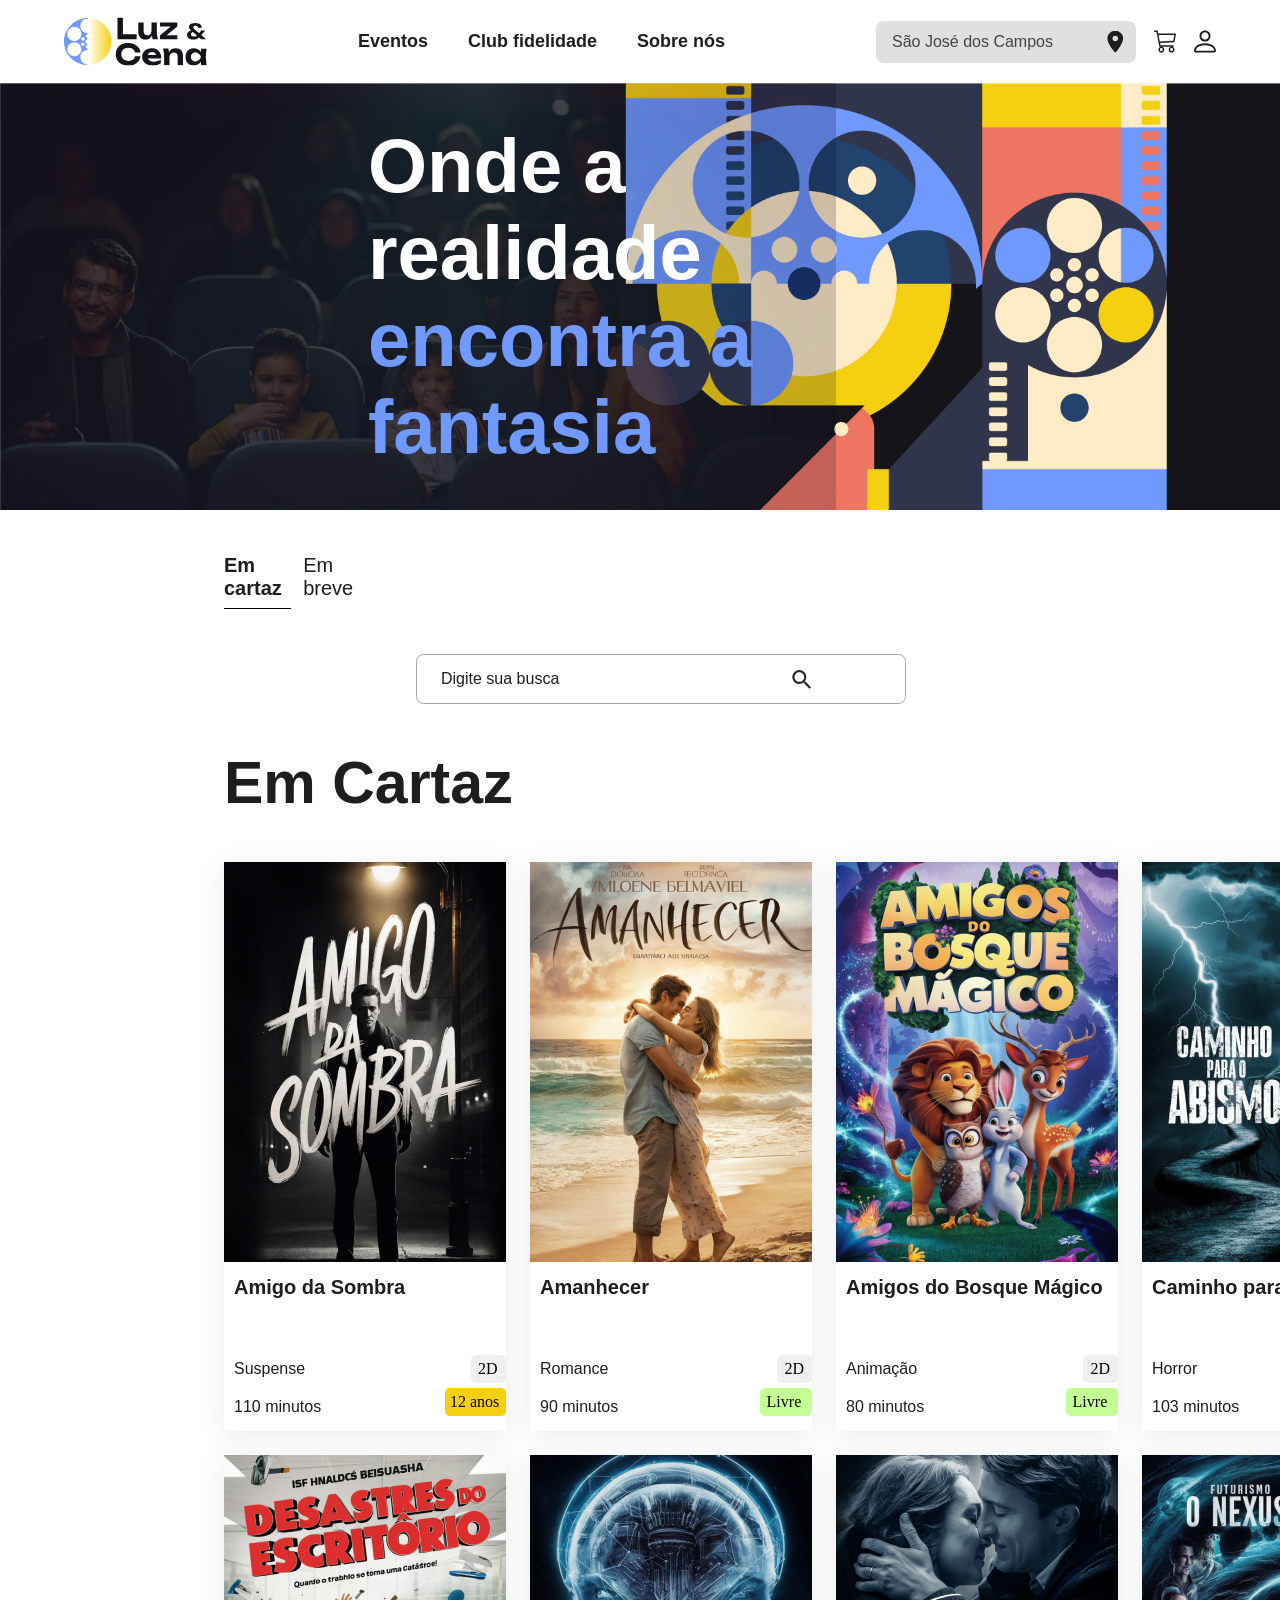
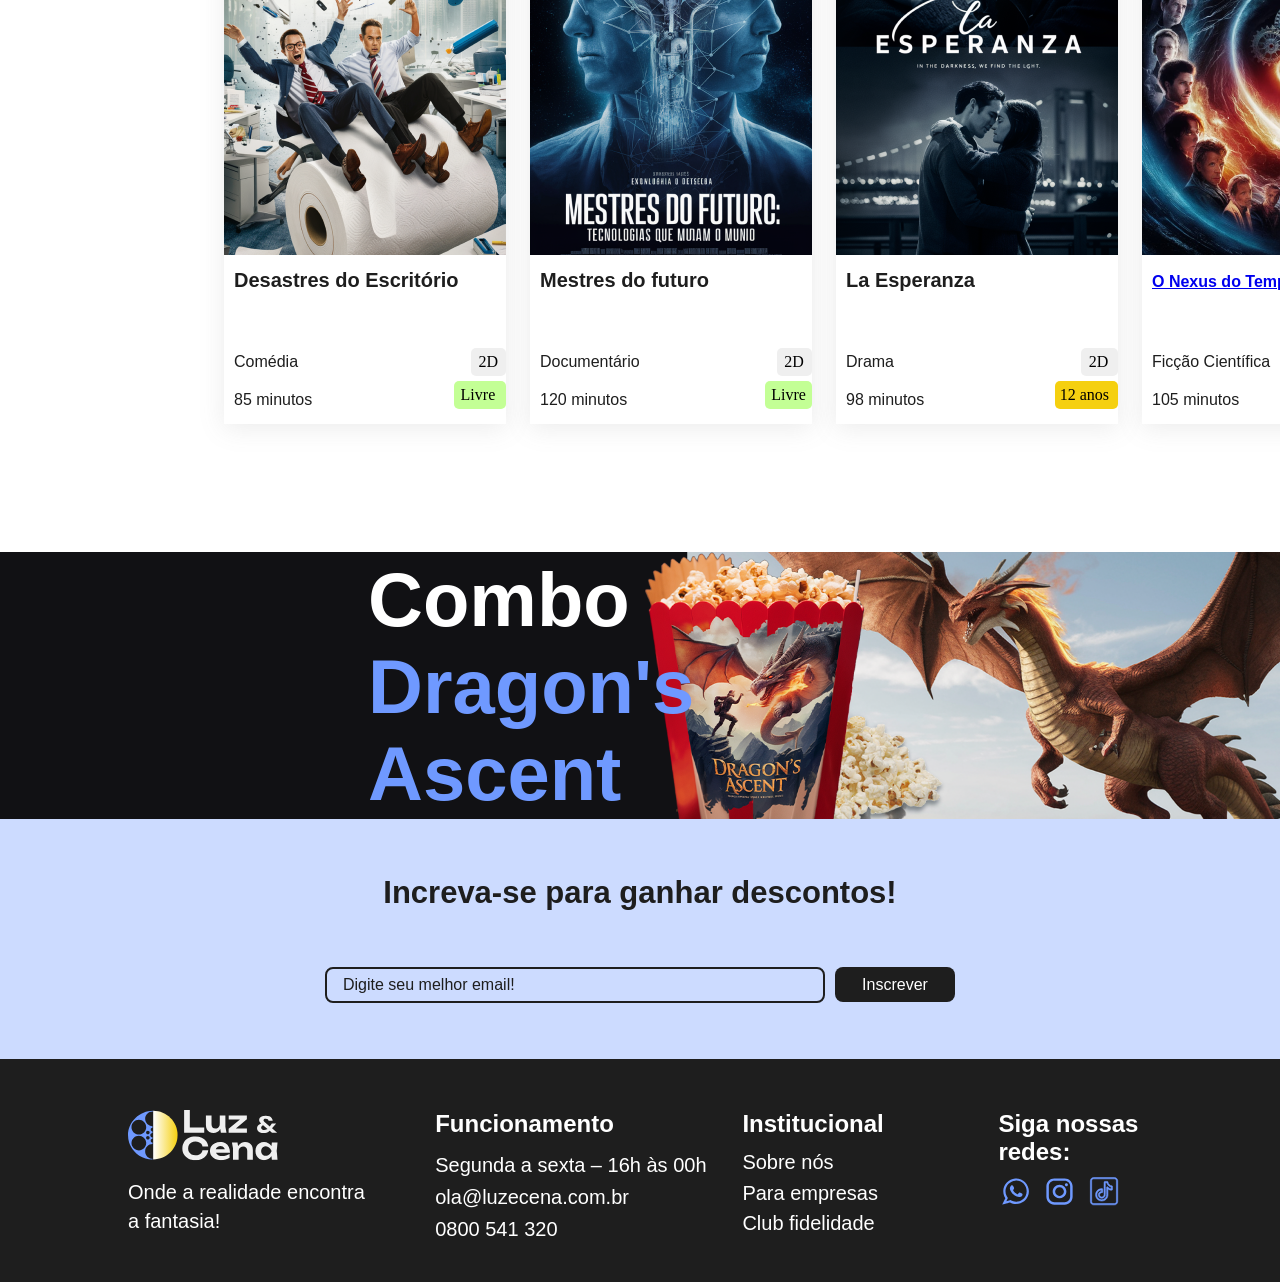
==== index.html @ 6c444b5b "crieio esqueleto de um filme e arrumei logo do instagram" ====
<!DOCTYPE html>
<html lang="pt-BR">
<head>
  <meta charset="UTF-8">
  <meta name="viewport" content="width=device-width, initial-scale=1.0">
  <title>Luz & Cena</title>
  <link rel="stylesheet" href="./css/styles.css">
</head>

  <header class="cabecalho">
    <div class="cabecalho_inner">
      <img src="./assets/Logo.svg" class="logo" alt="Logo Luz & Cena">

      <nav class="cabecalho_nav">
        <a href="#" class="links">Eventos</a>
        <a href="#" class="links">Club fidelidade</a>
        <a href="#" class="links">Sobre nós</a>
      </nav>

      <div class="cabecalho_actions">
        <form class="cabecalho_search">
          <input type="search" class="cabecalho_search-input" placeholder="São José dos Campos">
          <img src="./assets/location_on.svg" class="cabecalho_search-icon" alt="Localização">
        </form>
        <img src="./assets/Carrinho.svg" class="icon" alt="Carrinho">
        <img src="./assets/Perfil.svg" class="icon" alt="Perfil">
      </div>
    </div>
  </header>


    <section class="banner">
<img
        class="banner-imagem"
        src="./assets/Banner.png"
        alt="Banner"/>

      <div class="banner-container">
        <h2 class="banner-container-titulo">
          Onde a <br>realidade <span>encontra a<br> fantasia</span>
        </h2>
      </div>
    </section>

    <section class="categorias">
      <ul class="ul_local">
      <li>
      <a href="index.html" class="local">Em cartaz</a>
      <hr class="linha">
      </li>
      <li>
      <h4 class="local_breve">Em breve</h4>
      </li>
      </ul>


      <form class="form_cat">
        <input type="search" placeholder="Digite sua busca" class="input_cat">
        <img src="./assets/search.svg" class="cat_img">
      </form>



      <h2 class="titulo_cat">Em Cartaz</h2>



      <ul class="ul_filmes">

        <li class="li_filmes">
          <img src="./assets/poster/amigoDaSombra.png" class="img_filme" alt="Amigo da Sombra">
          <h3 class="titulo_filme">Amigo da Sombra</h3>
        <div class="container_cat">
          <h4 class="genero">Suspense</h4>
          <aside class="dimencao">2D</aside>
          <h4 class="duracao">110 minutos</h4>
          <aside class="classificacao_12">12 anos</aside>
        </div>

        </li>

        <li class="li_filmes">
          <img src="./assets/poster/amanhecer.png" class="img_filme" alt="Amanhecer">
          <h3 class="titulo_filme">Amanhecer</h3>
        <div class="container_cat">
          <h4 class="genero">Romance</h4>
          <aside class="dimencao">2D</aside>
          <h4 class="duracao">90 minutos</h4>
          <aside class="classificacao_livre">Livre</aside>
        </div>
        </li>

        <li class="li_filmes">
          <img src="./assets/poster/amigosDoBosque.png" class="img_filme" alt="Amigos do Bosque">
          <h3 class="titulo_filme">Amigos do Bosque Mágico</h3>
        <div class="container_cat">
          <h4 class="genero">Animação</h4>
          <aside class="dimencao">2D</aside>
          <h4 class="duracao">80 minutos</h4>
          <aside class="classificacao_livre">Livre</aside>
        </div>
        </li>

        <li class="li_filmes">
          <img src="./assets/poster/caminhoParaOAbismo.png" class="img_filme" alt="Caminho para o Abismo">
          <h3 class="titulo_filme">Caminho para o Abismo</h3>
        <div class="container_cat">
          <h4 class="genero">Horror</h4>
          <aside class="dimencao">2D</aside>
          <h4 class="duracao">103 minutos</h4>
          <aside class="classificacao_14">14 anos</aside>
        </div>
        </li>

        <li class="li_filmes">
          <img src="./assets/poster/desastresDoEscritorio.png" class="img_filme" alt="Desastres do Escritório">
          <h3 class="titulo_filme">Desastres do Escritório</h3>
        <div class="container_cat">
          <h4 class="genero">Comédia</h4>
          <aside class="dimencao">2D</aside>
          <h4 class="duracao">85 minutos</h4>
          <aside class="classificacao_livre">Livre</aside>
        </div>
        </li>

        <li class="li_filmes">
          <img src="./assets/poster/mestresDoFuturo.png" class="img_filme" alt="Mestres do Futuro">
          <h3 class="titulo_filme">Mestres do futuro</h3>
        <div class="container_cat">
          <h4 class="genero">Documentário</h4>
          <aside class="dimencao_gamb">2D</aside>
          <h4 class="duracao">120 minutos</h4>
          <aside class="classificacao_livre">Livre</aside>
        </div>
        </li>

        <li class="li_filmes">
          <img src="./assets/poster/laEsperanza.png" class="img_filme" alt="La Esperanza">
          <h3 class="titulo_filme">La Esperanza</h3>
        <div class="container_cat">
          <h4 class="genero">Drama</h4>
          <aside class="dimencao">2D</aside>
          <h4 class="duracao">98 minutos</h4>
          <aside class="classificacao_12">12 anos</aside>
        </div>
        </li>

         <li class="li_filmes">
          <img src="./assets/poster/oNexusDoTempo.png" class="img_filme" alt="O Nexus do Tempo">
          <h3 class="titulo_filme"><a href="onexus.html">O Nexus do Tempo</a></h3>
        <div class="container_cat">
          <h4 class="genero">Ficção Científica</h4>
          <aside class="dimencao_3d">3D</aside>
          <h4 class="duracao">105 minutos</h4>
          <aside class="classificacao_10">10 anos</aside>
        </div>
        </li>
      </ul>
    </section>

    <section class="combo">
      <img src ="assets/Banner-Pipoca.png" class="combo-img" alt="Combo">
      <div class="combo-container">
        <h2 class="combo-container-titulo">Combo <span>Dragon's <br>Ascent</span></h2>
      </div>
    </section>

<section class="newsletter">
  <h2 class="newsletter-titulo">Increva-se para ganhar descontos!</h2>
  <form class="newsletter-form">
    <input type="email" placeholder="Digite seu melhor email!" class="newsletter-input">
    <button type="submit" class="newsletter-button">Inscrever</button>
  </form>
</section>


  <footer class="footer">
    <ul class="ul_footer">
      <li class="footer__list">
                <img src="./assets/Logo-white.svg" alt="Logo" class="logo_footer">
                <p class="logo_texto">Onde a realidade encontra </p><p class="logo_texto">a fantasia!</p>
            </li>
      <li class="footer__list">
                <h3 class="footer__list-titulo">Funcionamento</h3>
                <p class="footer__list-texto">Segunda a sexta – 16h às 00h</p>
                <p class="footer__list-texto">ola@luzecena.com.br</p>
                <p class="footer__list-texto">0800 541 320</p>
            </li>
      <li class="footer__list">
                <h3 class="footer__list-titulo">Institucional</h3>
                <p class="footer__list-texto">Sobre nós</p>
                <p class="footer__list-texto">Para empresas</p>
                <p class="footer__list-texto">Club fidelidade</p>
            </li>
      <li class="footer__list">
                <h3 class="footer__list-titulo">Siga nossas redes:</h3>
                <img src="./assets/Whatsapp.svg" alt="WhatsApp" class="footer__list-icone">
                <img src="./assets/Instagram.svg" alt="Instagram" class="footer__list-icone">
                <img src="./assets/Tiktok.svg" alt="TikTok" class="footer__list-icone">
            </li>
          </ul>

  </footer>

</body>
</html>
---- css/styles.css ----
/**
 *
 * Precisamos padronizar os espaçamentos: https://nordhealth.design/tokens/#space
 * a ideia é padronizar espaçamentos, tamannhos de fonte, line height, tudo em variáveis - controlando as quantidade de variantes como se fosse a propria TVA e evitar tamanhos de fontes expalhados e desproporcionais 
 *
 * Sobre o flex-direction, será que poderiamos usar um row-reverse ou column-reverse (de repente no mobile)?
 *
 * Esse artigo poderia entrar num PS+ ou algo assim: https://www.alura.com.br/artigos/css-guia-do-flexbox
 * 
 * Lembrar de: explicar o baseline e o strech do align-items
 *
 * Faltou falar sobre flex flow: https://developer.mozilla.org/pt-BR/docs/Web/CSS/flex-flow
 * Faltou o align-content (para multiplas rows ou columns, dependendo do flex-direction) https://developer.mozilla.org/en-US/docs/Web/CSS/align-content
 * Faltou o flex-shrink https://developer.mozilla.org/en-US/docs/Web/CSS/flex-shrink
 * Faltou o flex-basis https://developer.mozilla.org/en-US/docs/Web/CSS/flex-basis
 *
 */
 
@import url(cabecalho.css);
@import url(banner.css);
@import url(categorias.css);
@import url(sobre.css);
@import url(combo.css);
@import url(newsletter.css);
@import url(footer.css);
:root {
    --cor-texto: #1e1e1e;
    --cor-texto-hover: #252530;
    --cor-texto-claro: #ffffff;
    --cor-texto-destaque: #6F99FF;
    --cor-faixa-etaria: #F5D010;
    --cor-faixa-etaria-livre: #C3FF95;

    --cor-de-fundo-faixa-etaria: #EFEFEF;
    --cor-de-fundo-input: #EFEFEF;
    --cor-de-fundo: #ffffff;
    --cor-de-fundo-newsletter: #CCDBFF;
    --cor-de-fundo-footer: #1E1E1E;
    --cor-de-fundo-combo: #111114;

    --border-color: #A6A6A6;
    --box-shadow-card: 0px 4px 24px 0px #7B7B7B26;

    --fonte-texto: 'Poppins', sans-serif;
    --fonte-titulo: 'Dela Gothic One', sans-serif;

    --gap-xs: 0.5rem;
    --gap-s: 1rem;
    --gap-m: 1.5rem;
    --gap-l: 2rem;
    --gap-xl: 3.5rem;

    --padding-xs: 0.5rem;
    --padding-s: 1rem;
    --padding-m: 1.5rem;
    --padding-l: 2rem;
    --padding-xl: 3.5rem;
    --padding-xxl: 5rem;

    --font-size-xs: 0.75rem;
    --font-size-s: 1rem;
    --font-size-m: 1.25rem;
    --font-size-l: 1.5rem;
    --font-size-xl: 3rem;
    --font-size-xxl: 4.75rem;

    --max-width-block: 75rem;

    
        --margin-xs: 0.5rem;
        --margin-s: 1rem;
        --margin-m: 1.5rem;
        --margin-l: 2rem;

        --line-height-xs: 1.2rem;
        --line-height-s: 1.5rem;
        --line-height-m: 1.75rem;
        --line-height-l: 2rem;
        --line-height-xl: 2.5rem;
        --line-height-xxl: 5.7rem;
    

}

* {
    margin: 0;
    padding: 0;
    box-sizing: border-box;
    font-size: 16px;
}
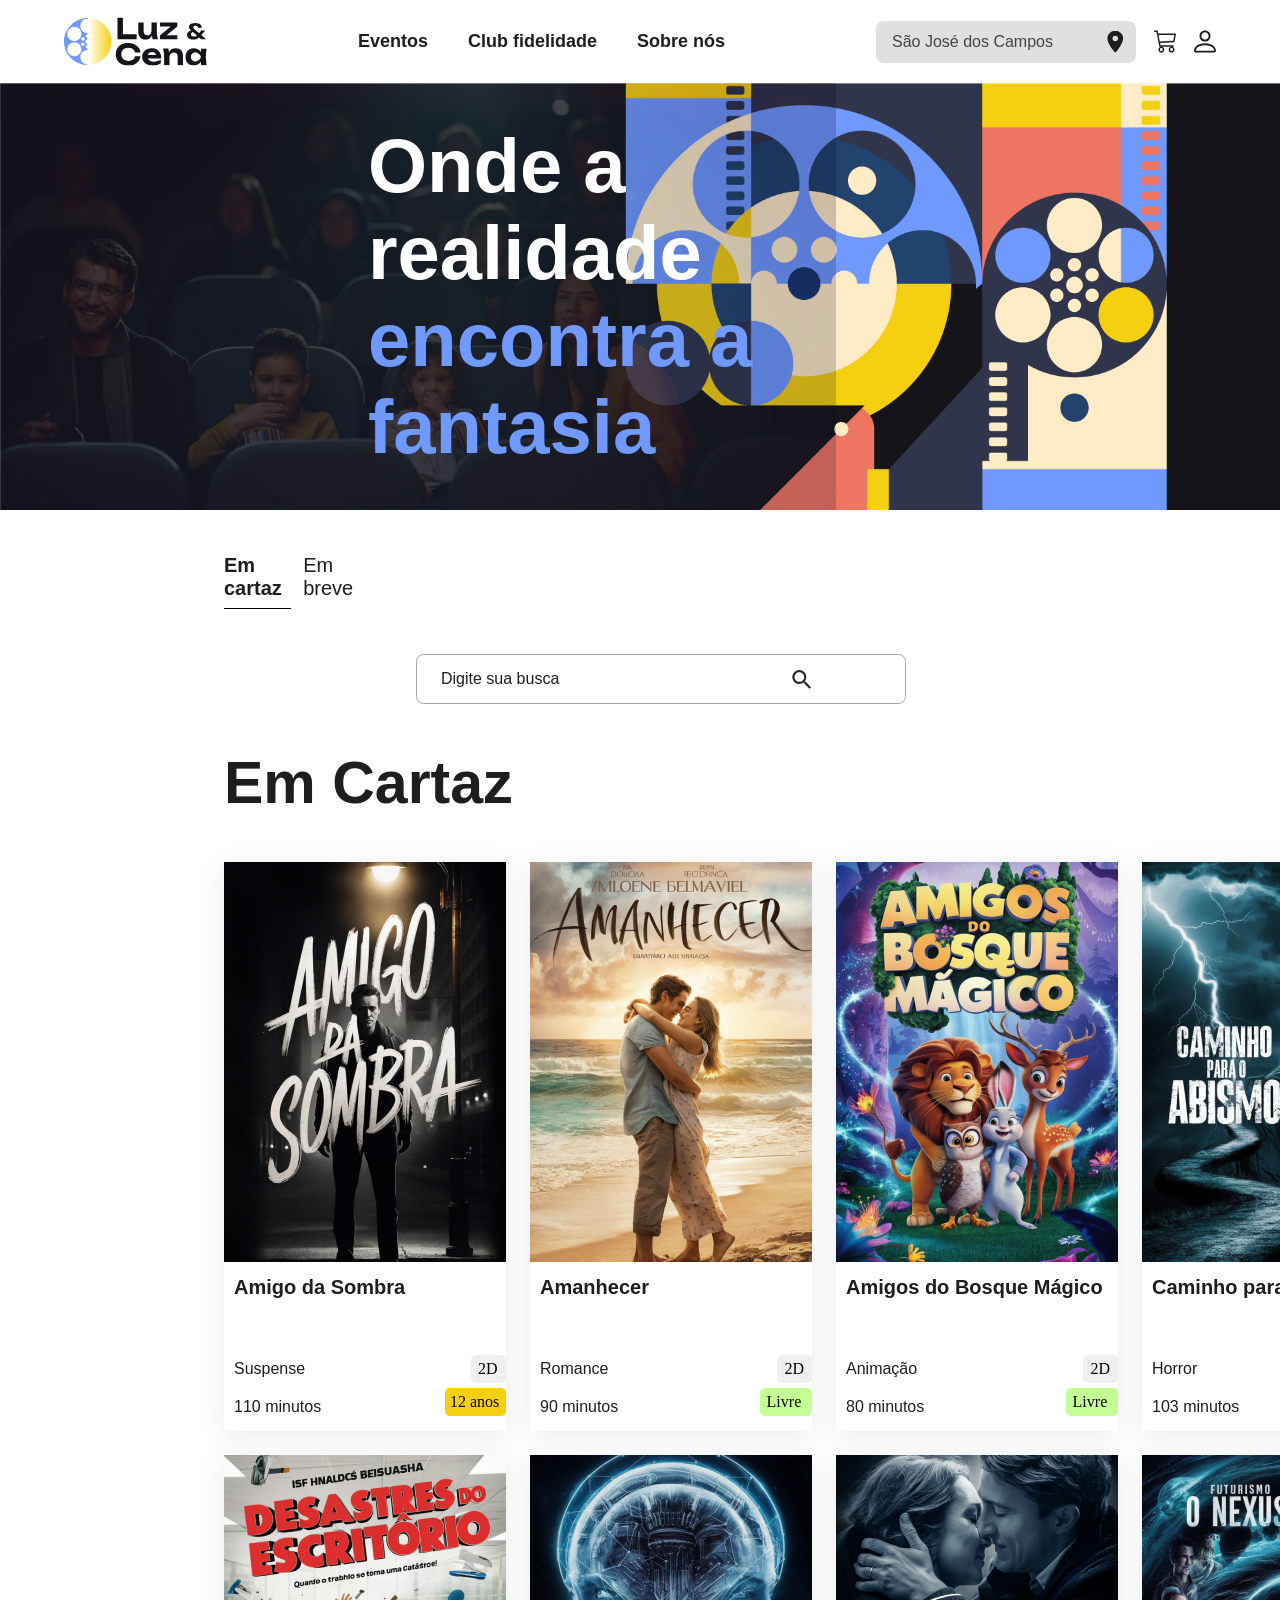
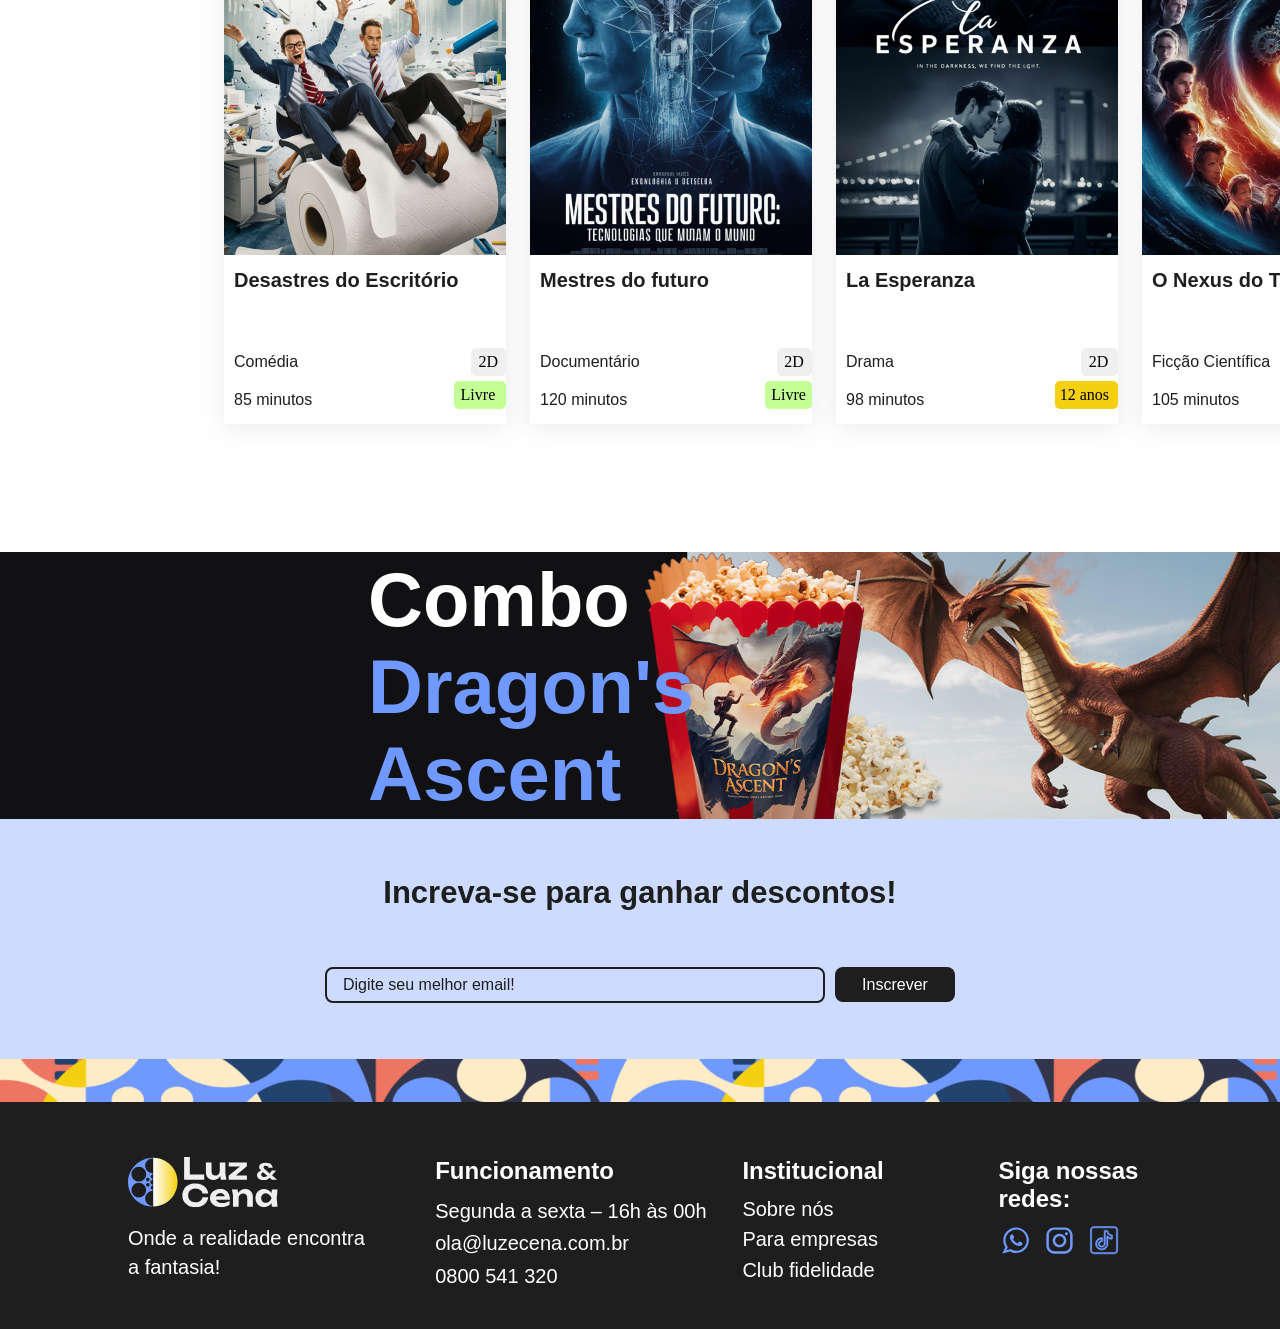
==== commit 5c48423c: "Refactor footer layout and add new styling for footer elements; update movie links to be wrapped in " ====
--- a/index.html
+++ b/index.html
@@ -146,8 +146,10 @@
         </li>
 
          <li class="li_filmes">
-          <img src="./assets/poster/oNexusDoTempo.png" class="img_filme" alt="O Nexus do Tempo">
-          <h3 class="titulo_filme"><a href="onexus.html">O Nexus do Tempo</a></h3>
+          <a href="onexus.html">
+            <img src="./assets/poster/oNexusDoTempo.png" class="img_filme" alt="O Nexus do Tempo">
+            <h3 class="titulo_filme">O Nexus do Tempo</h3>
+          </a>
         <div class="container_cat">
           <h4 class="genero">Ficção Científica</h4>
           <aside class="dimencao_3d">3D</aside>
@@ -172,9 +174,11 @@
     <button type="submit" class="newsletter-button">Inscrever</button>
   </form>
 </section>
-
-
+<div class="trequinho">
+<img src="./assets/tarjeta.png" alt="Tarjeta">
+</div>
   <footer class="footer">
+
     <ul class="ul_footer">
       <li class="footer__list">
                 <img src="./assets/Logo-white.svg" alt="Logo" class="logo_footer">
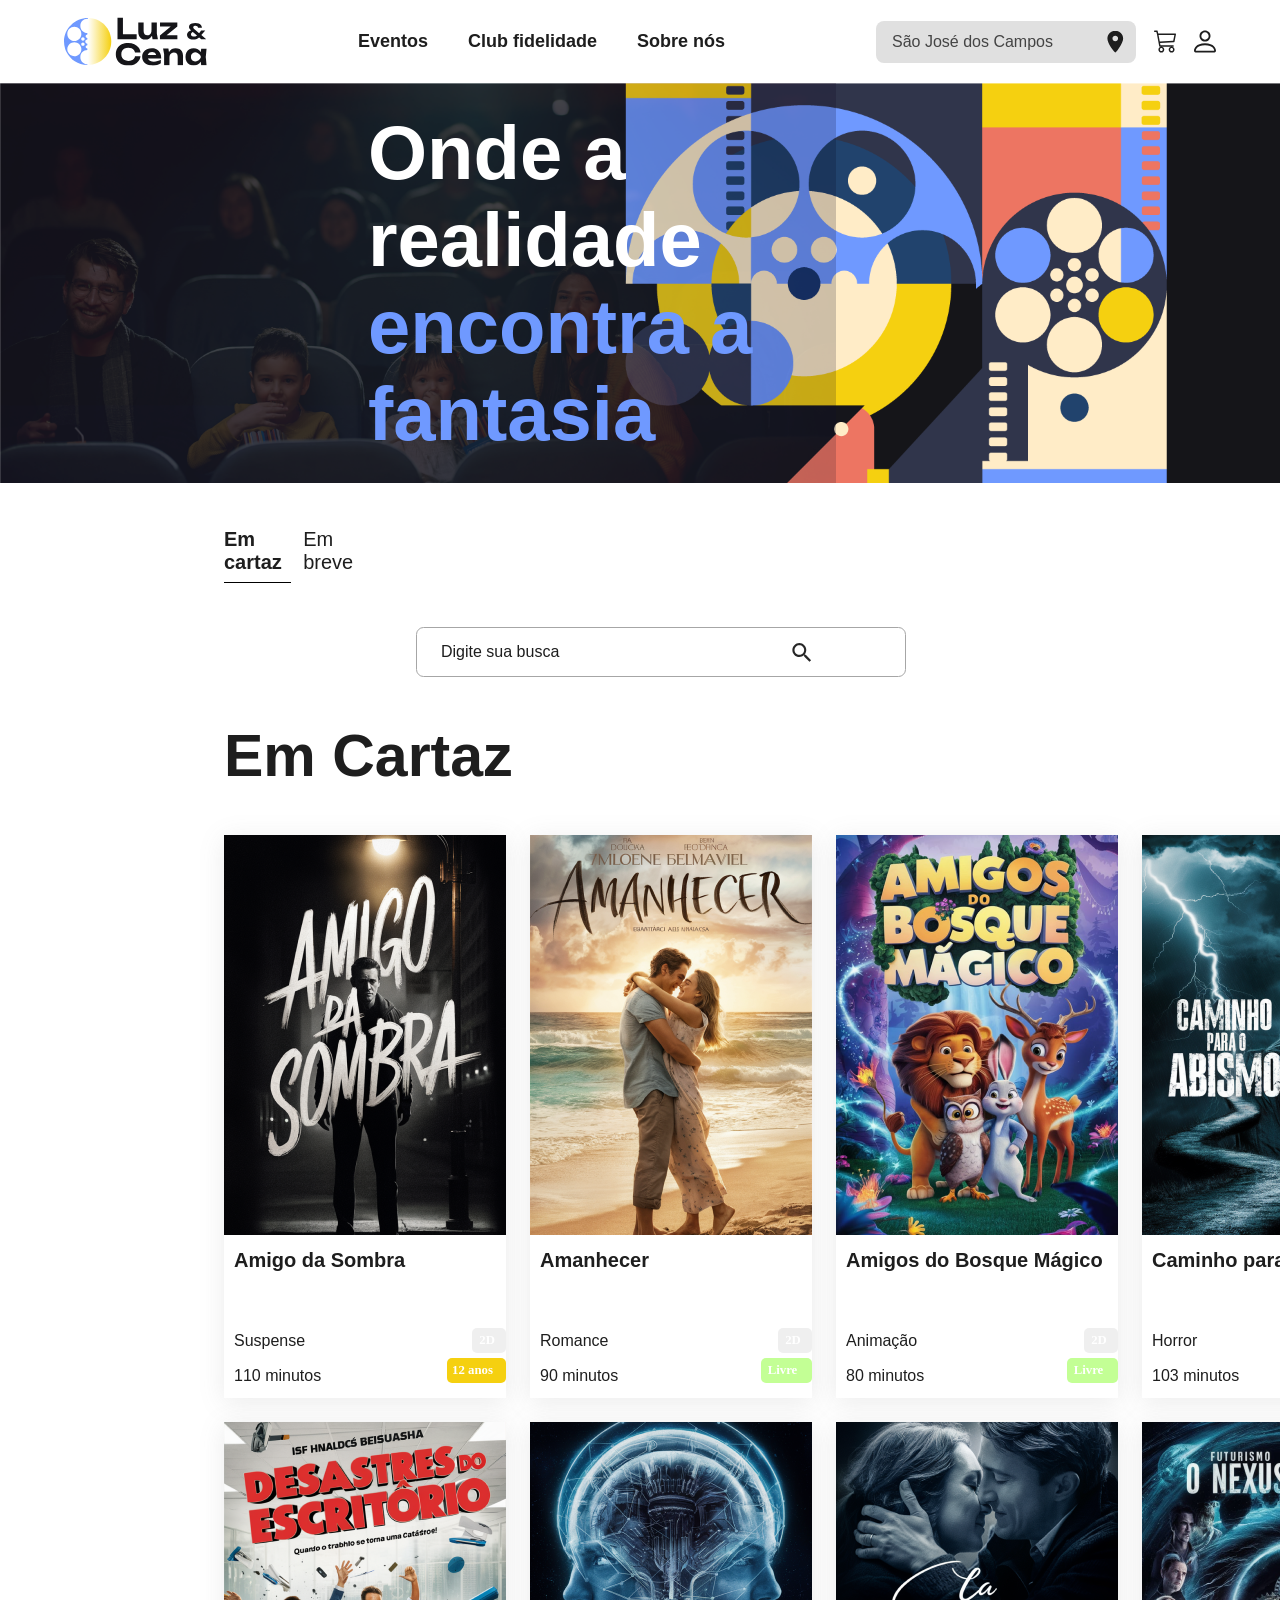
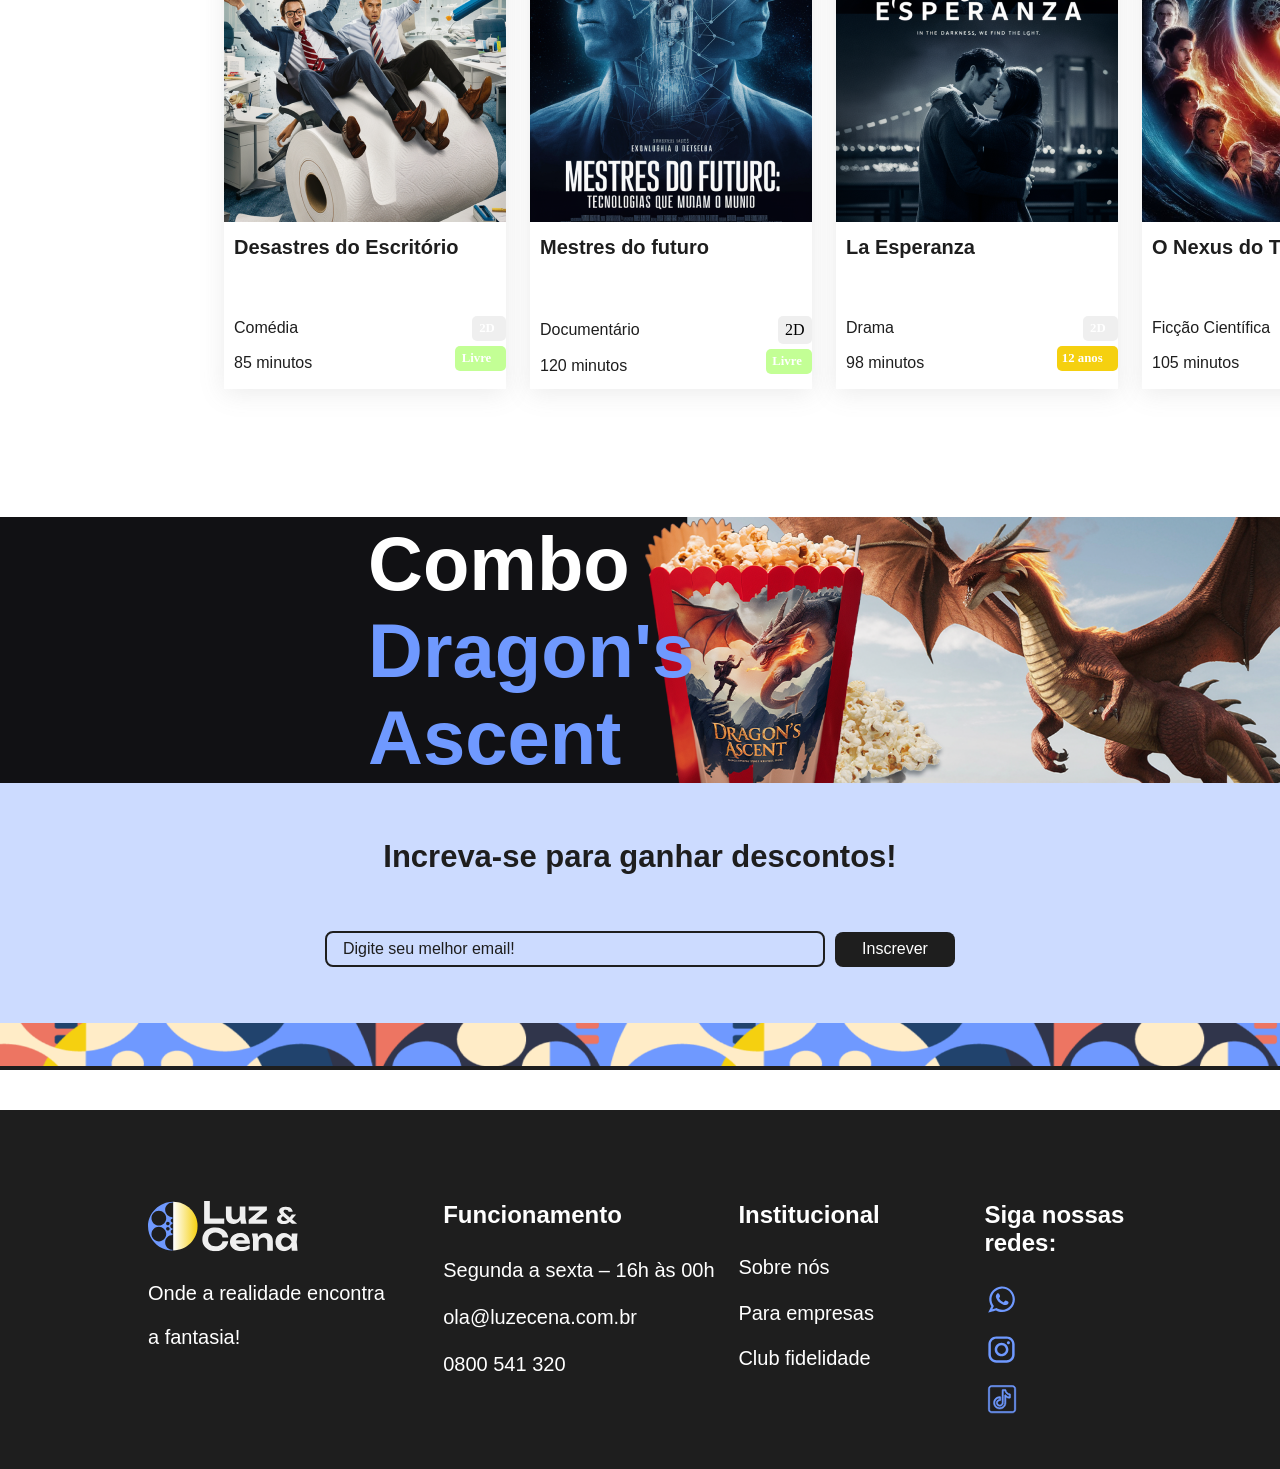
==== commit 433c2f08: "Add new movie pages and styles for "Amigos do Bosque", "Caminho para o Abismo", "Desastres do Escrit" ====
--- a/index.html
+++ b/index.html
@@ -68,8 +68,10 @@
       <ul class="ul_filmes">
 
         <li class="li_filmes">
+        <a href="amigodasombra.html">
           <img src="./assets/poster/amigoDaSombra.png" class="img_filme" alt="Amigo da Sombra">
           <h3 class="titulo_filme">Amigo da Sombra</h3>
+        </a>
         <div class="container_cat">
           <h4 class="genero">Suspense</h4>
           <aside class="dimencao">2D</aside>
@@ -80,8 +82,10 @@
         </li>
 
         <li class="li_filmes">
+          <a href="amanhecer.html">
           <img src="./assets/poster/amanhecer.png" class="img_filme" alt="Amanhecer">
           <h3 class="titulo_filme">Amanhecer</h3>
+          </a>
         <div class="container_cat">
           <h4 class="genero">Romance</h4>
           <aside class="dimencao">2D</aside>
@@ -91,8 +95,10 @@
         </li>
 
         <li class="li_filmes">
+          <a href="amigosdobosque.html">
           <img src="./assets/poster/amigosDoBosque.png" class="img_filme" alt="Amigos do Bosque">
           <h3 class="titulo_filme">Amigos do Bosque Mágico</h3>
+          </a>
         <div class="container_cat">
           <h4 class="genero">Animação</h4>
           <aside class="dimencao">2D</aside>
@@ -102,8 +108,10 @@
         </li>
 
         <li class="li_filmes">
+          <a href="caminhoparaoabismo.html">
           <img src="./assets/poster/caminhoParaOAbismo.png" class="img_filme" alt="Caminho para o Abismo">
           <h3 class="titulo_filme">Caminho para o Abismo</h3>
+          </a>
         <div class="container_cat">
           <h4 class="genero">Horror</h4>
           <aside class="dimencao">2D</aside>
@@ -113,8 +121,10 @@
         </li>
 
         <li class="li_filmes">
+          <a href="desastresdoescritorio.html">
           <img src="./assets/poster/desastresDoEscritorio.png" class="img_filme" alt="Desastres do Escritório">
           <h3 class="titulo_filme">Desastres do Escritório</h3>
+          </a>
         <div class="container_cat">
           <h4 class="genero">Comédia</h4>
           <aside class="dimencao">2D</aside>
@@ -124,8 +134,10 @@
         </li>
 
         <li class="li_filmes">
+          <a href="mestresdofuturo.html">
           <img src="./assets/poster/mestresDoFuturo.png" class="img_filme" alt="Mestres do Futuro">
           <h3 class="titulo_filme">Mestres do futuro</h3>
+          </a>
         <div class="container_cat">
           <h4 class="genero">Documentário</h4>
           <aside class="dimencao_gamb">2D</aside>
@@ -135,8 +147,10 @@
         </li>
 
         <li class="li_filmes">
+          <a href="laesperanza.html">
           <img src="./assets/poster/laEsperanza.png" class="img_filme" alt="La Esperanza">
           <h3 class="titulo_filme">La Esperanza</h3>
+          </a>
         <div class="container_cat">
           <h4 class="genero">Drama</h4>
           <aside class="dimencao">2D</aside>
--- a/css/styles.css
+++ b/css/styles.css
@@ -1,7 +1,8 @@
+
 
 
 /**
- *
+ * 
  * Precisamos padronizar os espaçamentos: https://nordhealth.design/tokens/#space
  * a ideia é padronizar espaçamentos, tamannhos de fonte, line height, tudo em variáveis - controlando as quantidade de variantes como se fosse a propria TVA e evitar tamanhos de fontes expalhados e desproporcionais 
  *
@@ -17,7 +18,7 @@
  * Faltou o flex-basis https://developer.mozilla.org/en-US/docs/Web/CSS/flex-basis
  *
  */
- 
+@import url(filmes.css);
 @import url(cabecalho.css);
 @import url(banner.css);
 @import url(categorias.css);
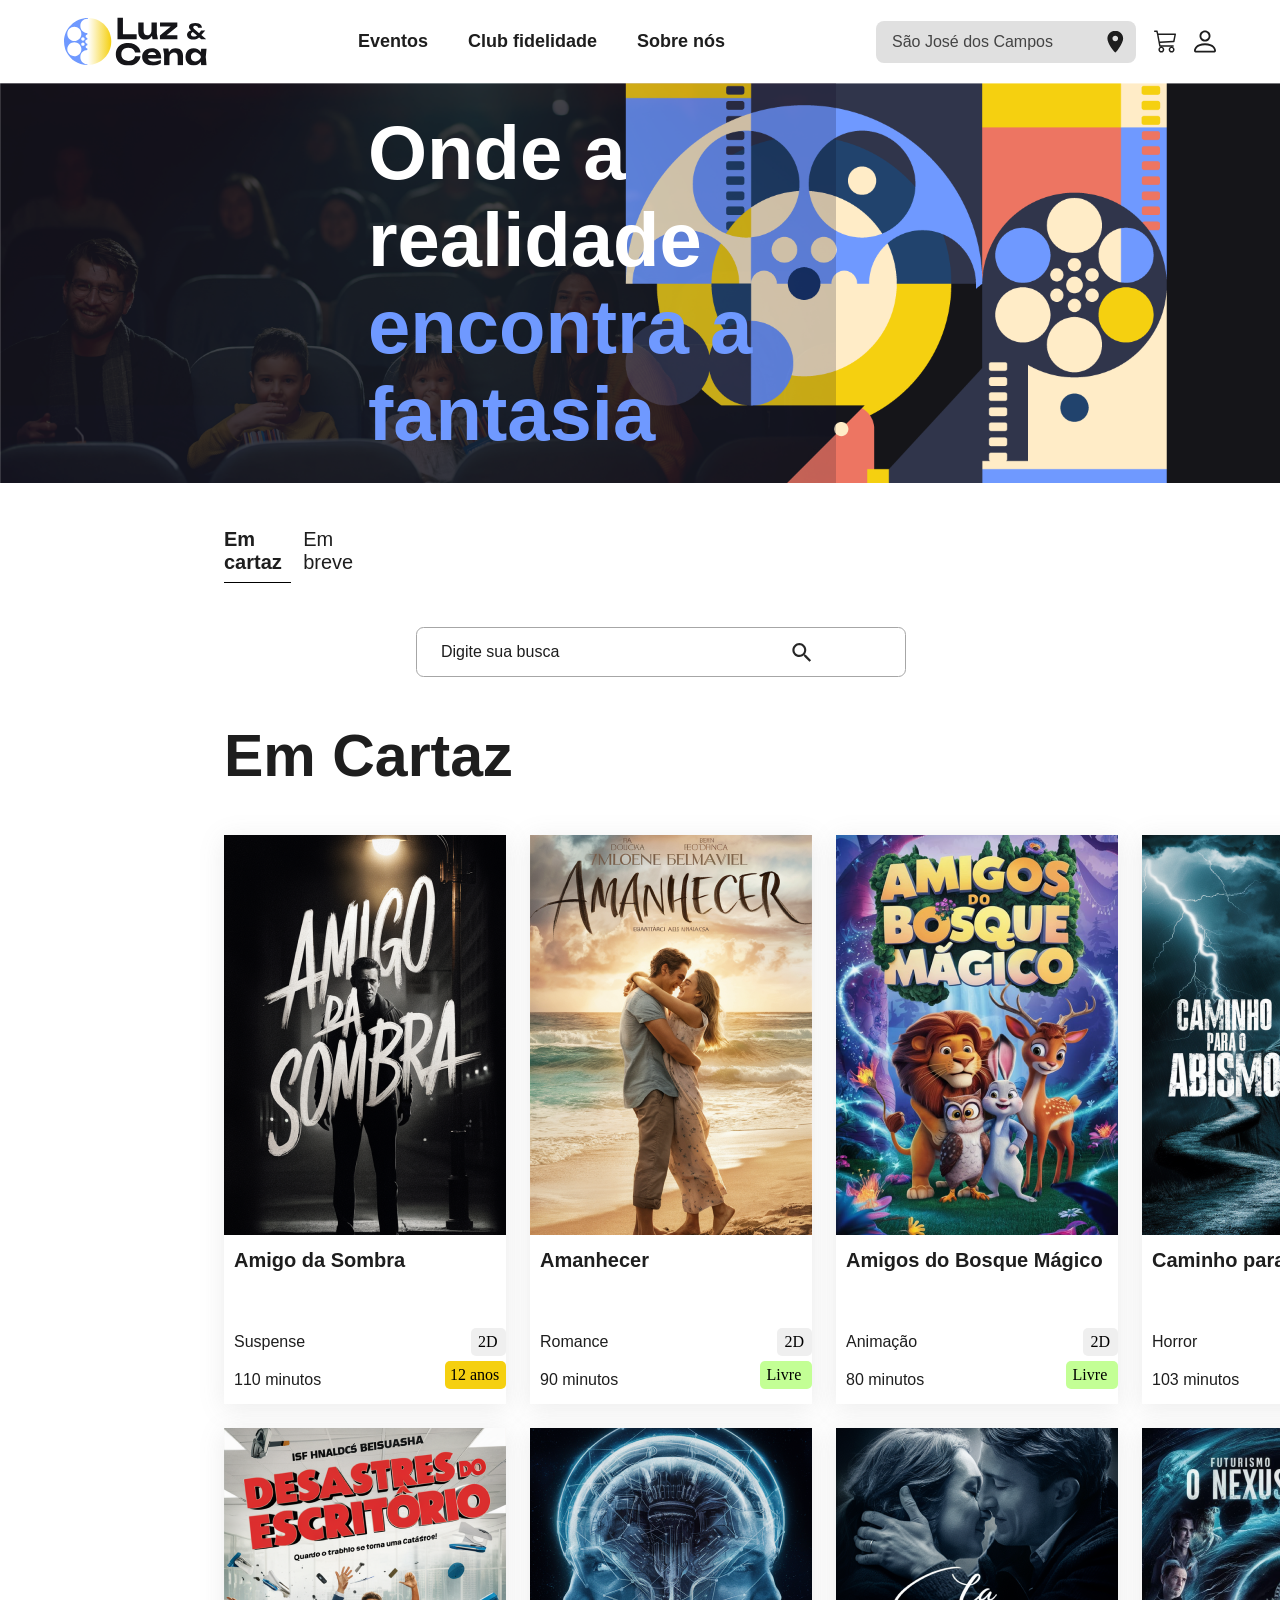
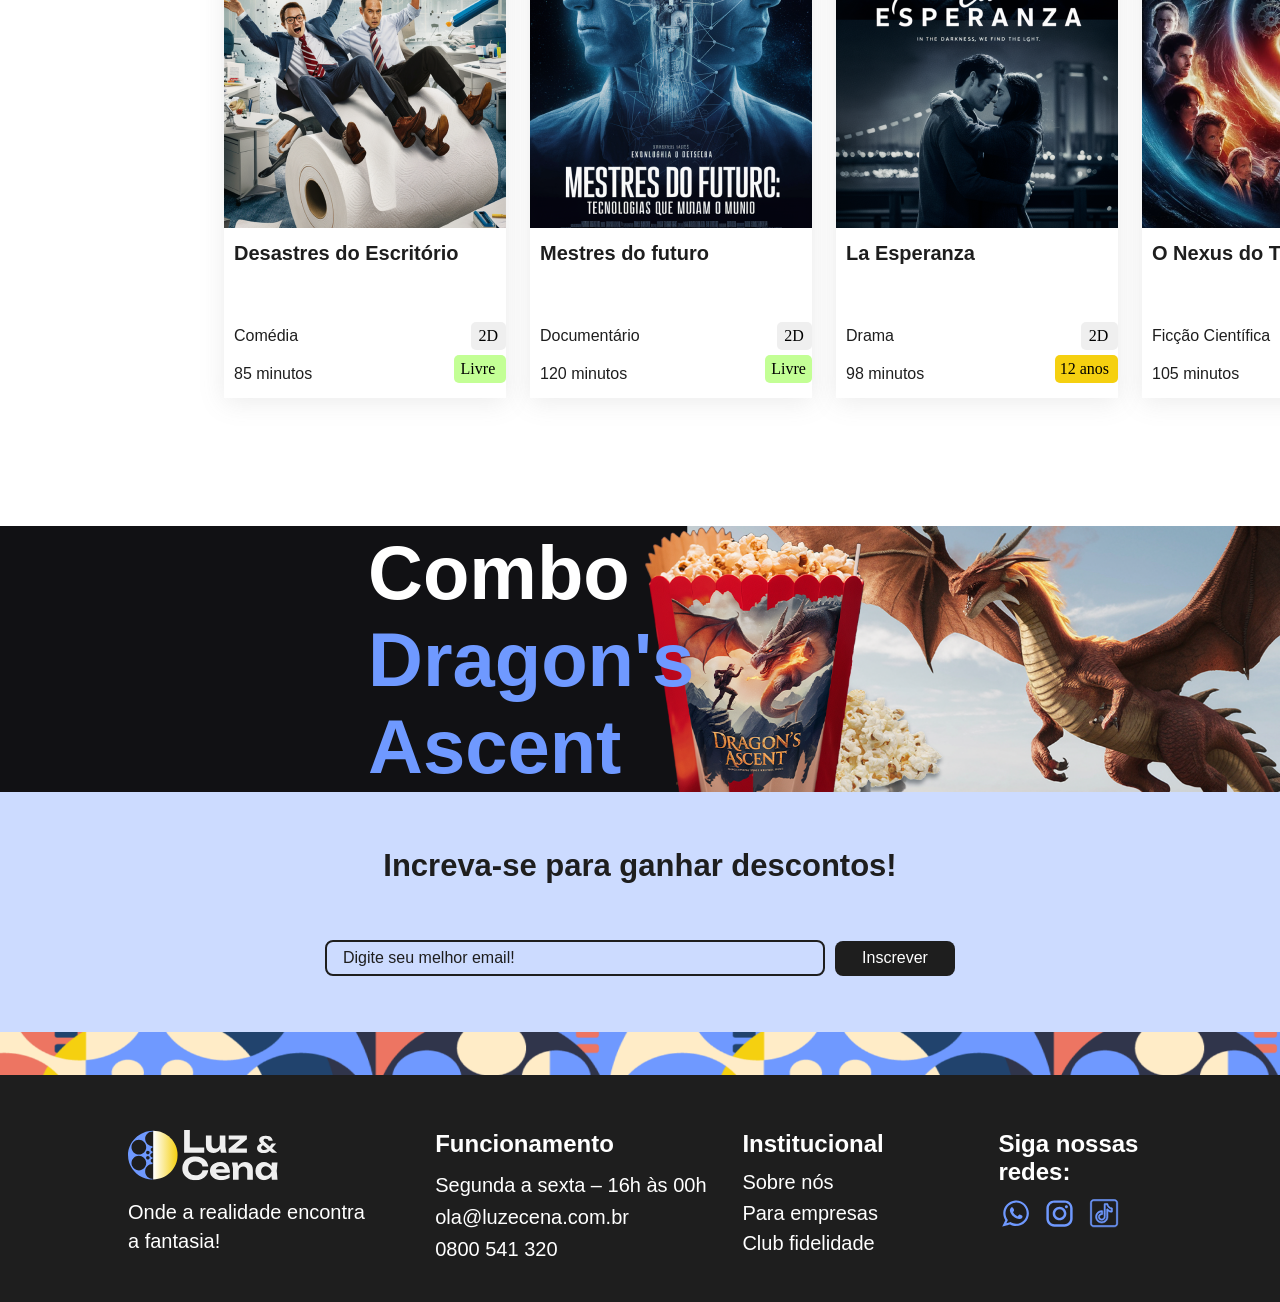
==== commit 2a6bf805: "Add social media icons to footer" ====
--- a/index.html
+++ b/index.html
@@ -212,9 +212,11 @@
             </li>
       <li class="footer__list">
                 <h3 class="footer__list-titulo">Siga nossas redes:</h3>
+                <div class="footer__list-redes">
                 <img src="./assets/Whatsapp.svg" alt="WhatsApp" class="footer__list-icone">
                 <img src="./assets/Instagram.svg" alt="Instagram" class="footer__list-icone">
                 <img src="./assets/Tiktok.svg" alt="TikTok" class="footer__list-icone">
+                </div>
             </li>
           </ul>
 
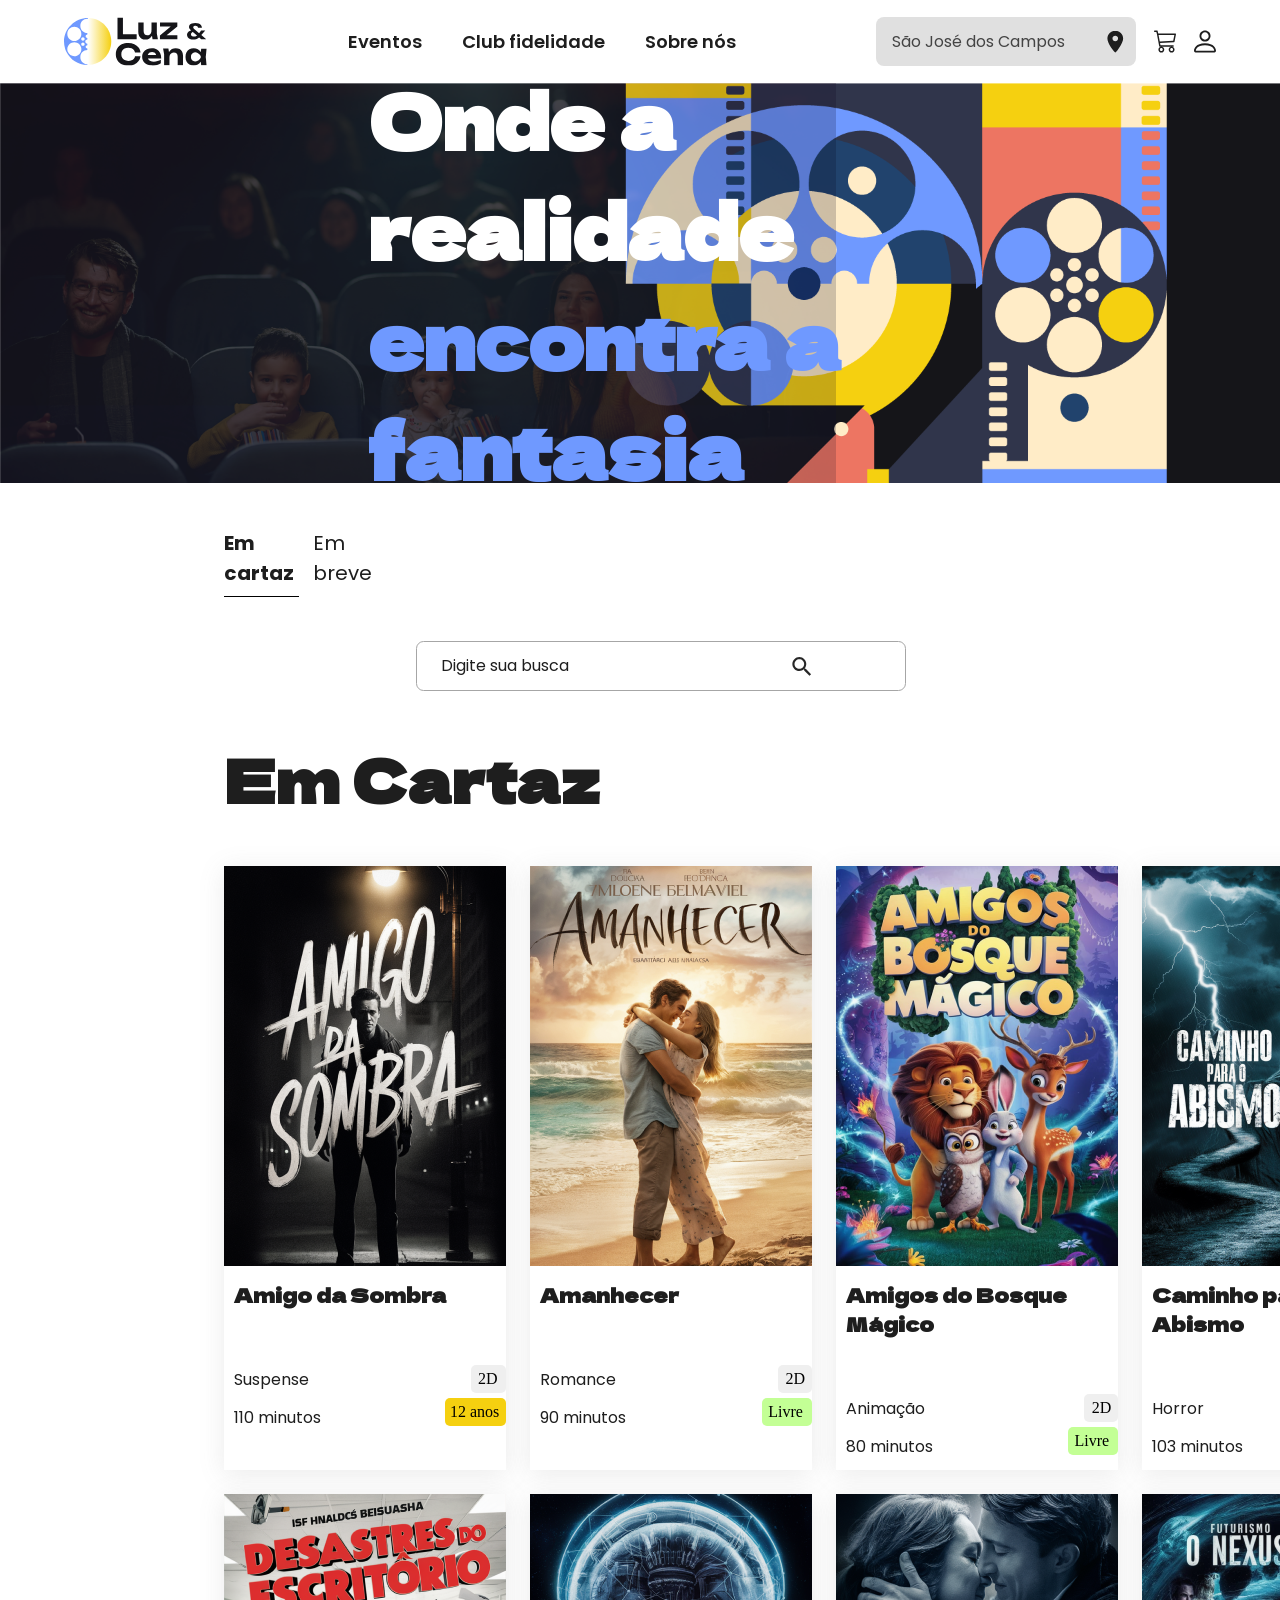
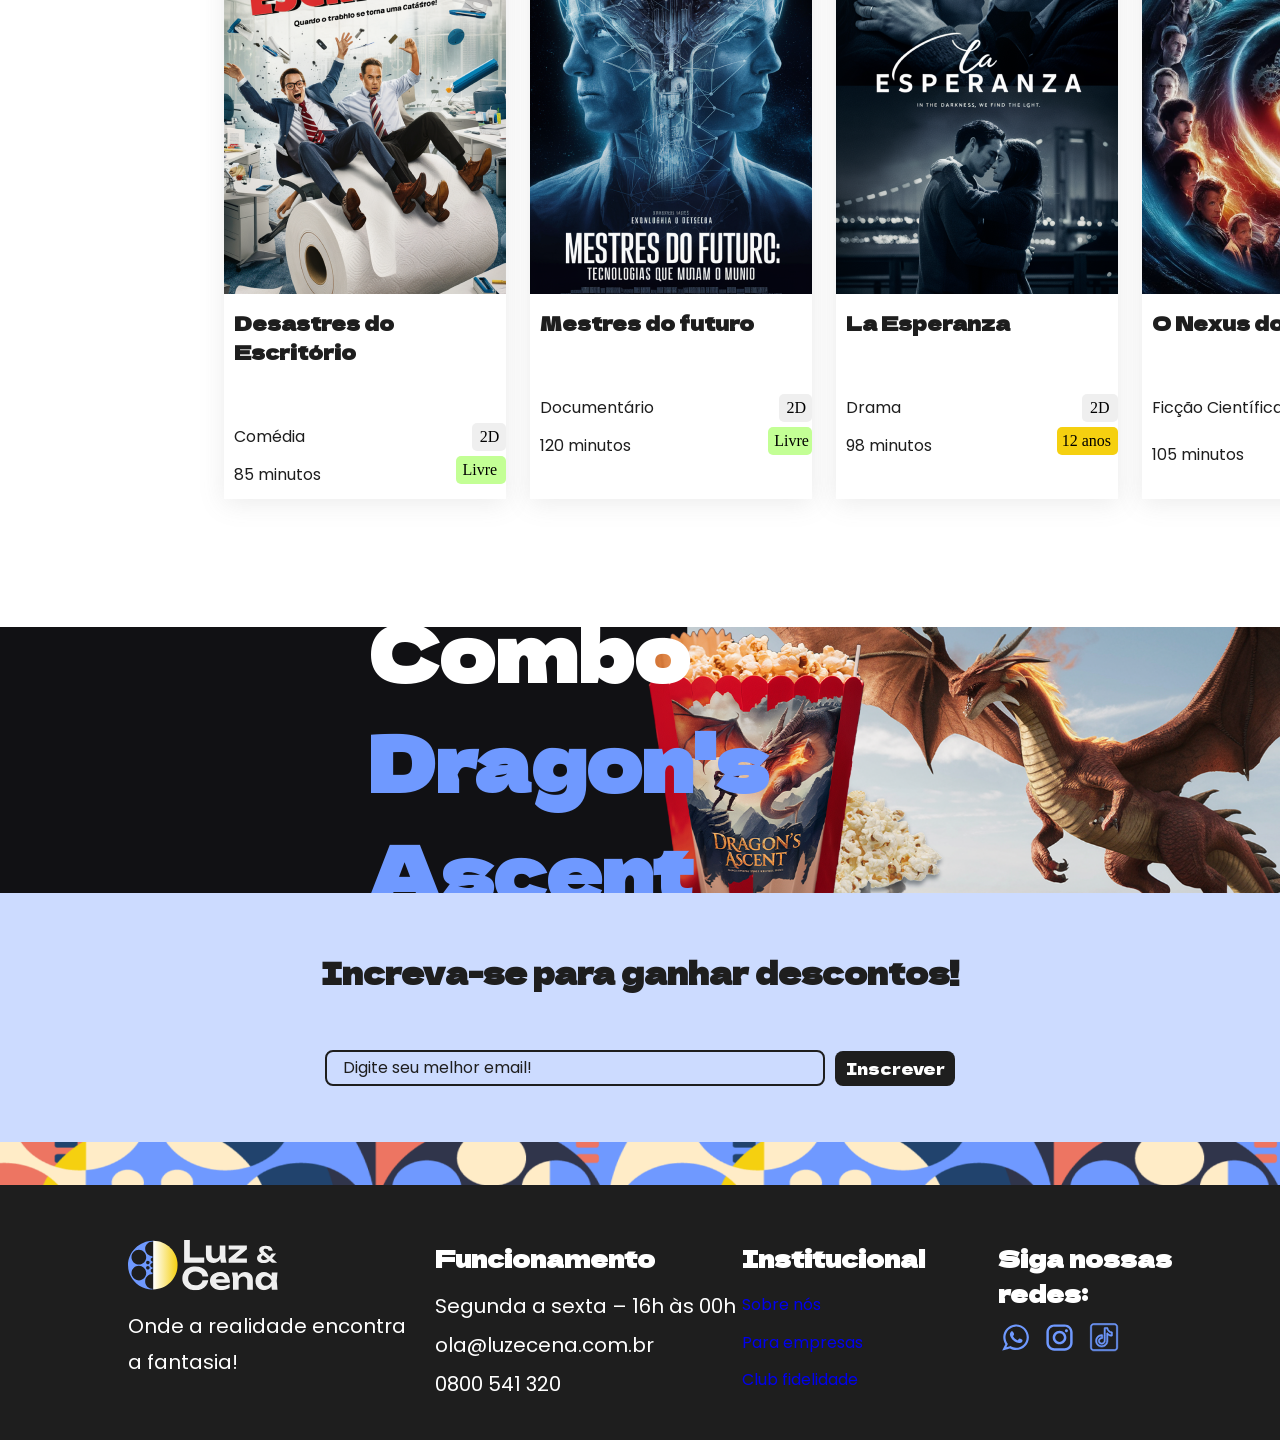
==== commit 17df5606: "t" ====
--- a/index.html
+++ b/index.html
@@ -206,17 +206,15 @@
             </li>
       <li class="footer__list">
                 <h3 class="footer__list-titulo">Institucional</h3>
-                <p class="footer__list-texto">Sobre nós</p>
-                <p class="footer__list-texto">Para empresas</p>
-                <p class="footer__list-texto">Club fidelidade</p>
+                <p class="footer__list-texto"><a href="#">Sobre nós</a></p>
+                <p class="footer__list-texto"><a href="#">Para empresas</a></p>
+                <p class="footer__list-texto"><a href="#">Club fidelidade</a></p>
             </li>
       <li class="footer__list">
                 <h3 class="footer__list-titulo">Siga nossas redes:</h3>
-                <div class="footer__list-redes">
-                <img src="./assets/Whatsapp.svg" alt="WhatsApp" class="footer__list-icone">
-                <img src="./assets/Instagram.svg" alt="Instagram" class="footer__list-icone">
-                <img src="./assets/Tiktok.svg" alt="TikTok" class="footer__list-icone">
-                </div>
+                <a href="#"><img src="./assets/Whatsapp.svg" alt="WhatsApp" class="footer__list-icone"></a>
+                <a href="#"><img src="./assets/Instagram.svg" alt="Instagram" class="footer__list-icone"></a>
+                <a href="#"><img src="./assets/Tiktok.svg" alt="TikTok" class="footer__list-icone"></a>
             </li>
           </ul>
 
--- a/css/styles.css
+++ b/css/styles.css
@@ -18,6 +18,10 @@
  * Faltou o flex-basis https://developer.mozilla.org/en-US/docs/Web/CSS/flex-basis
  *
  */
+
+@import url('https://fonts.googleapis.com/css2?family=Dela+Gothic+One&display=swap');
+@import url('https://fonts.googleapis.com/css2?family=Dela+Gothic+One&family=Poppins:ital,wght@0,100;0,200;0,300;0,400;0,500;0,600;0,700;0,800;0,900;1,100;1,200;1,300;1,400;1,500;1,600;1,700;1,800;1,900&display=swap');
+
 @import url(filmes.css);
 @import url(cabecalho.css);
 @import url(banner.css);
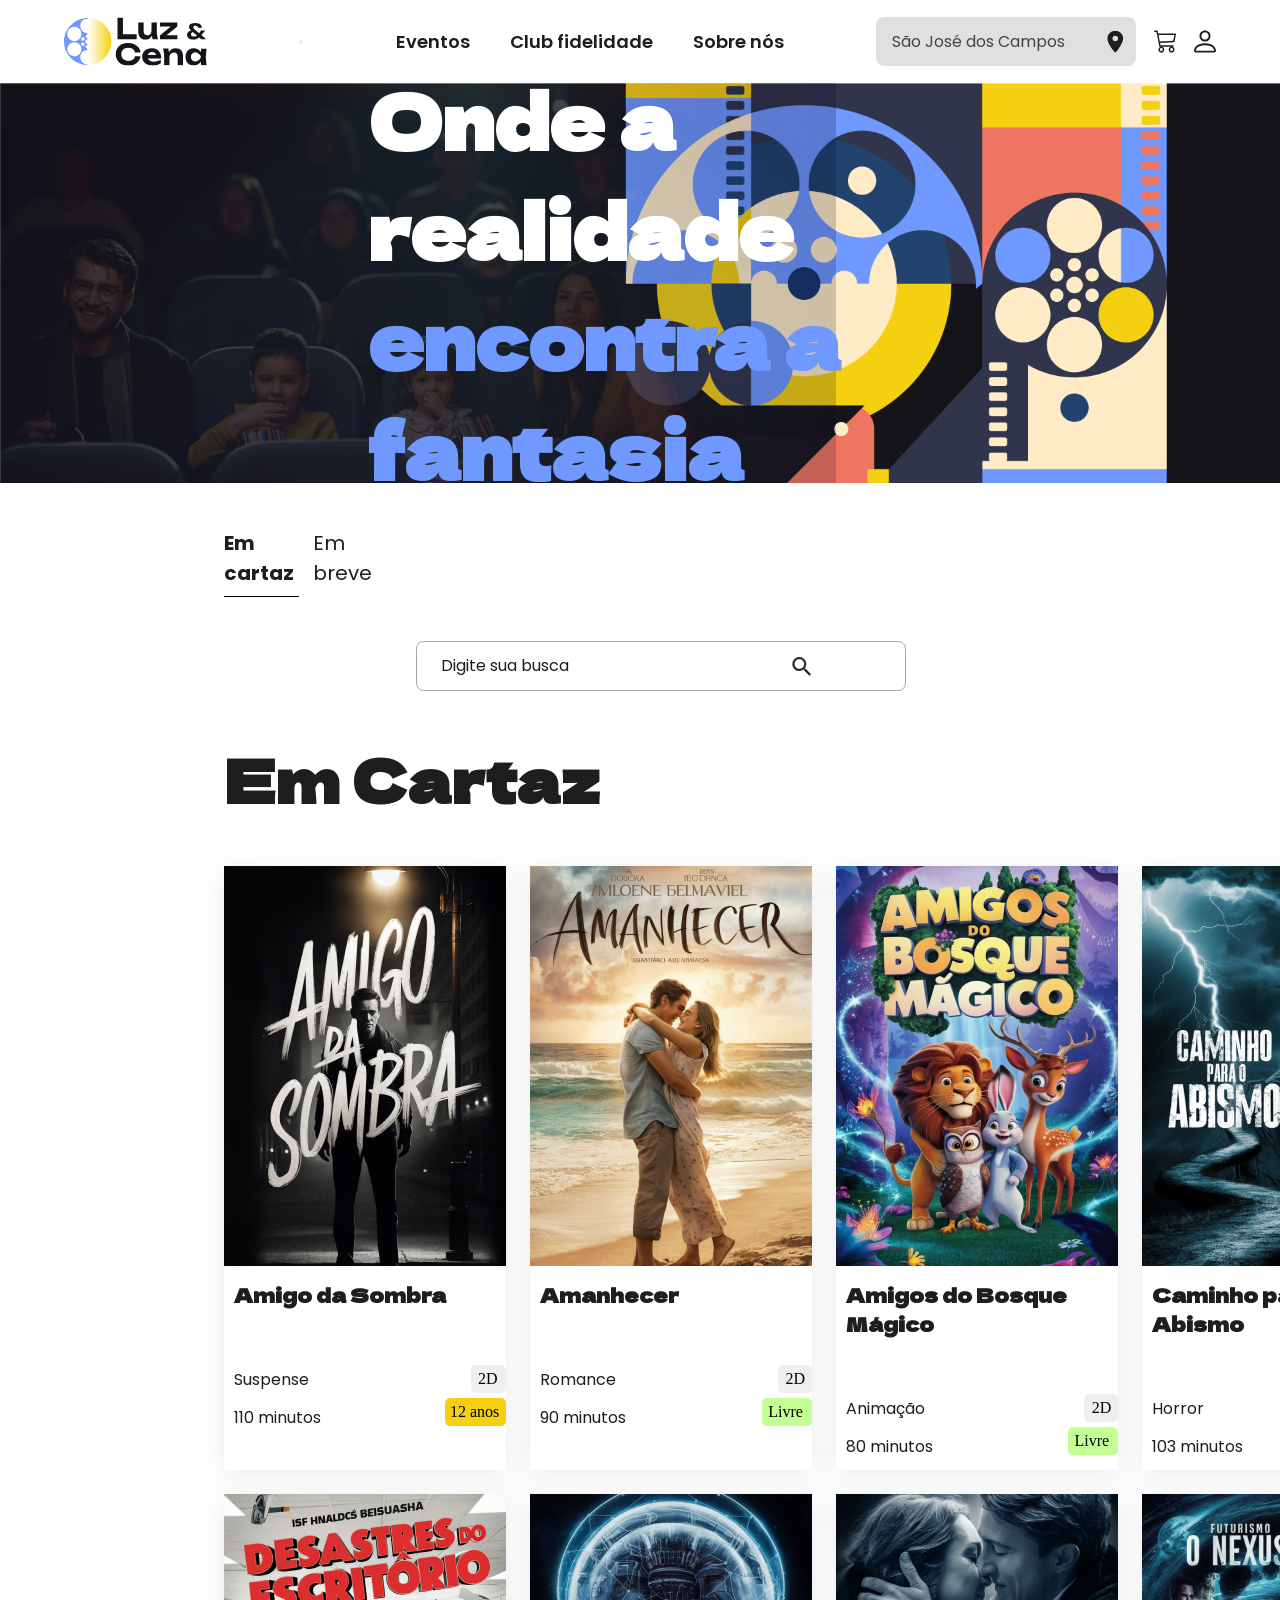
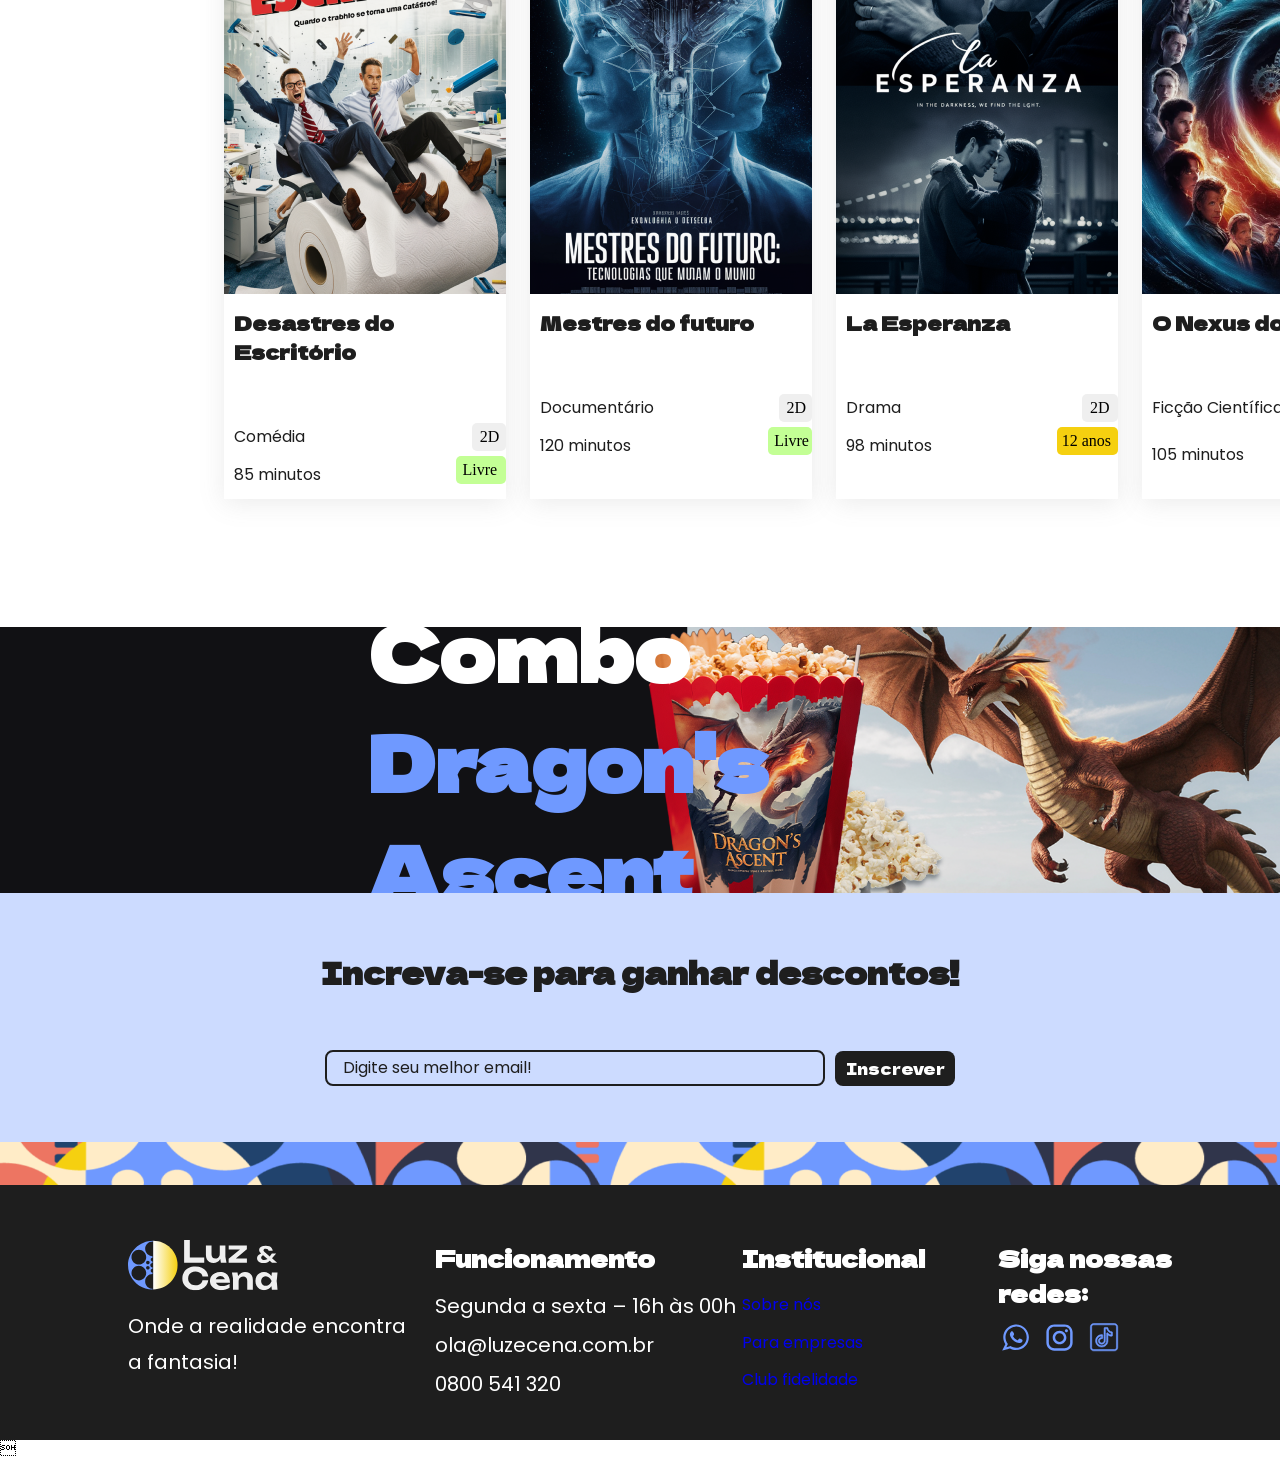
==== commit 5d0ddd52: "Add responsive styles for mobile and tablet devices, and implement a modal for trailer playback - Cr" ====
--- a/index.html
+++ b/index.html
@@ -11,7 +11,12 @@
     <div class="cabecalho_inner">
       <img src="./assets/Logo.svg" class="logo" alt="Logo Luz & Cena">
 
-      <nav class="cabecalho_nav">
+            <button type="button" class="cabecalho_toggle" aria-label="Abrir menu" aria-expanded="false">
+        <span></span>
+        <span></span>
+        <span></span>
+      </button>
+<nav class="cabecalho_nav">
         <a href="#" class="links">Eventos</a>
         <a href="#" class="links">Club fidelidade</a>
         <a href="#" class="links">Sobre nós</a>
@@ -220,5 +225,6 @@
 
   </footer>
 
-</body>
+  <script src="./modal.js"></script>
+
 </html>
--- a/css/styles.css
+++ b/css/styles.css
@@ -30,6 +30,8 @@
 @import url(combo.css);
 @import url(newsletter.css);
 @import url(footer.css);
+@import url(responsive/tablet.css);
+@import url(responsive/mobile.css);
 :root {
     --cor-texto: #1e1e1e;
     --cor-texto-hover: #252530;
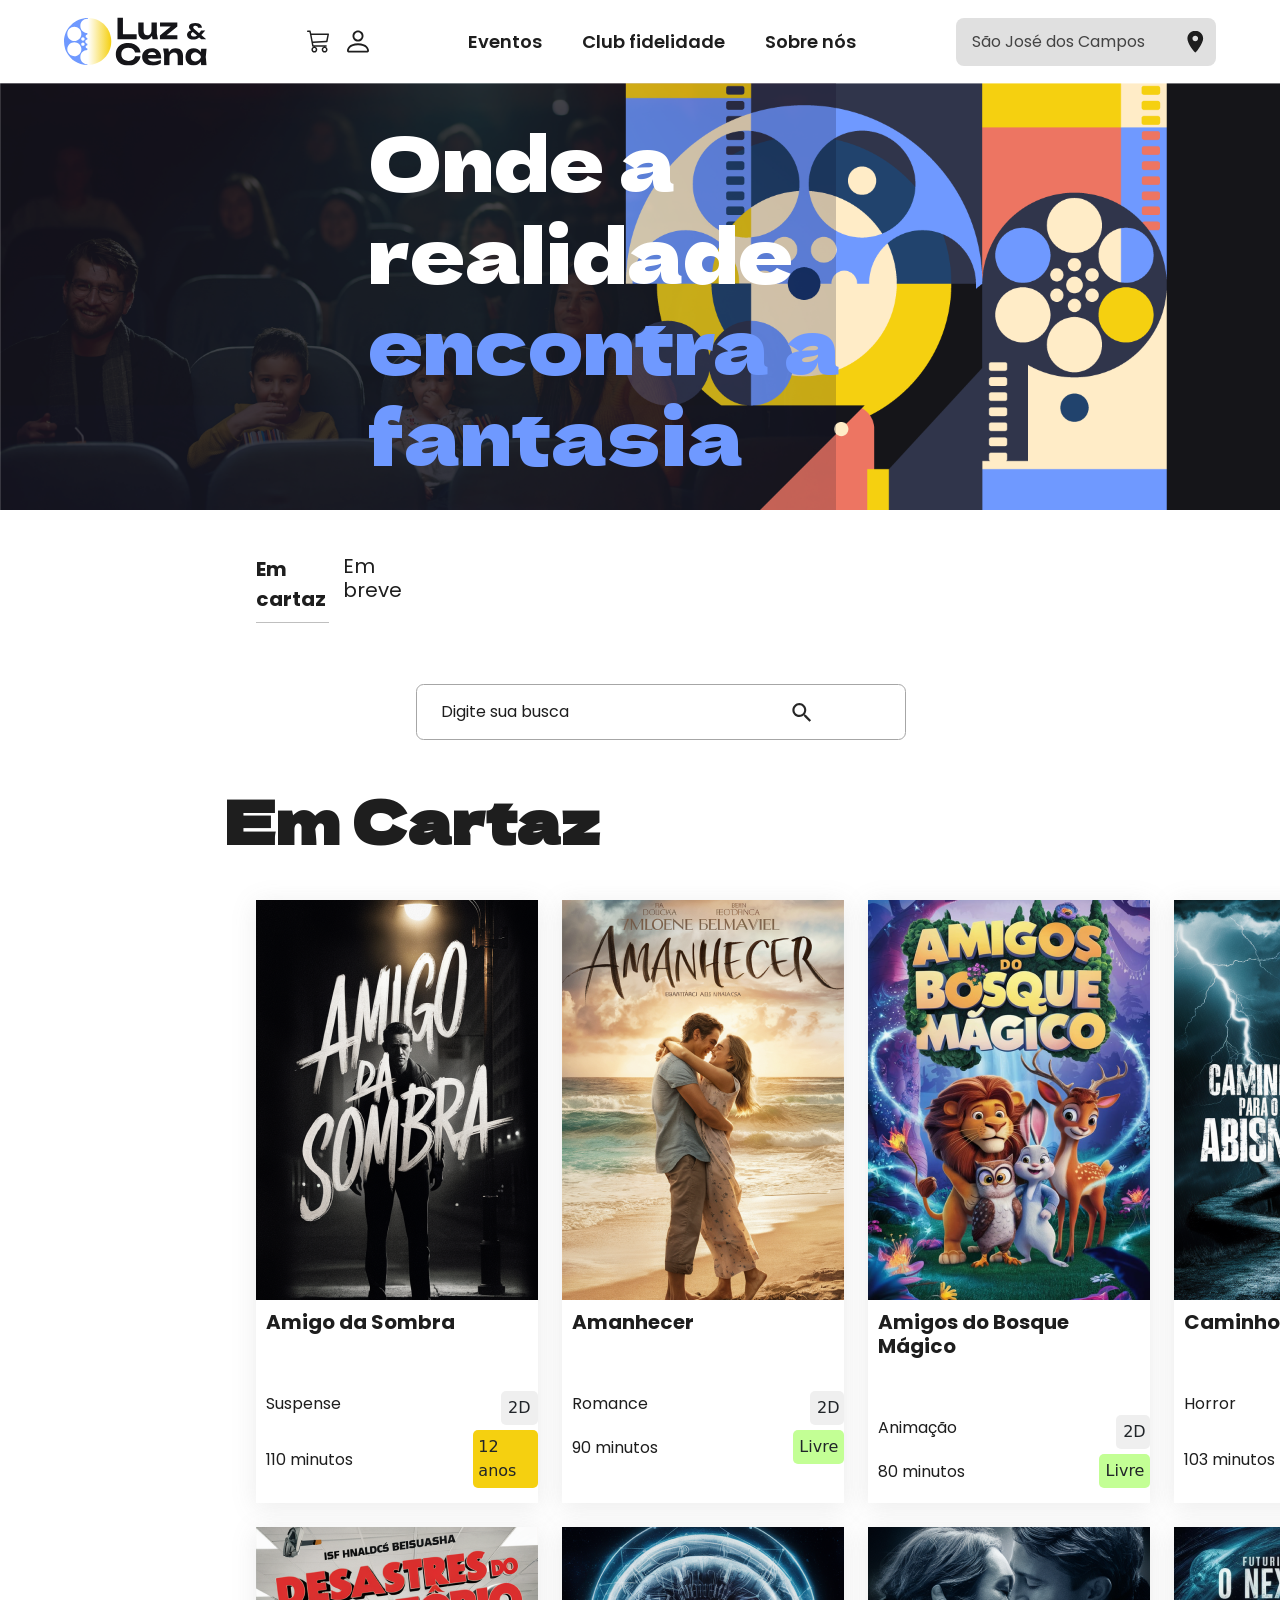
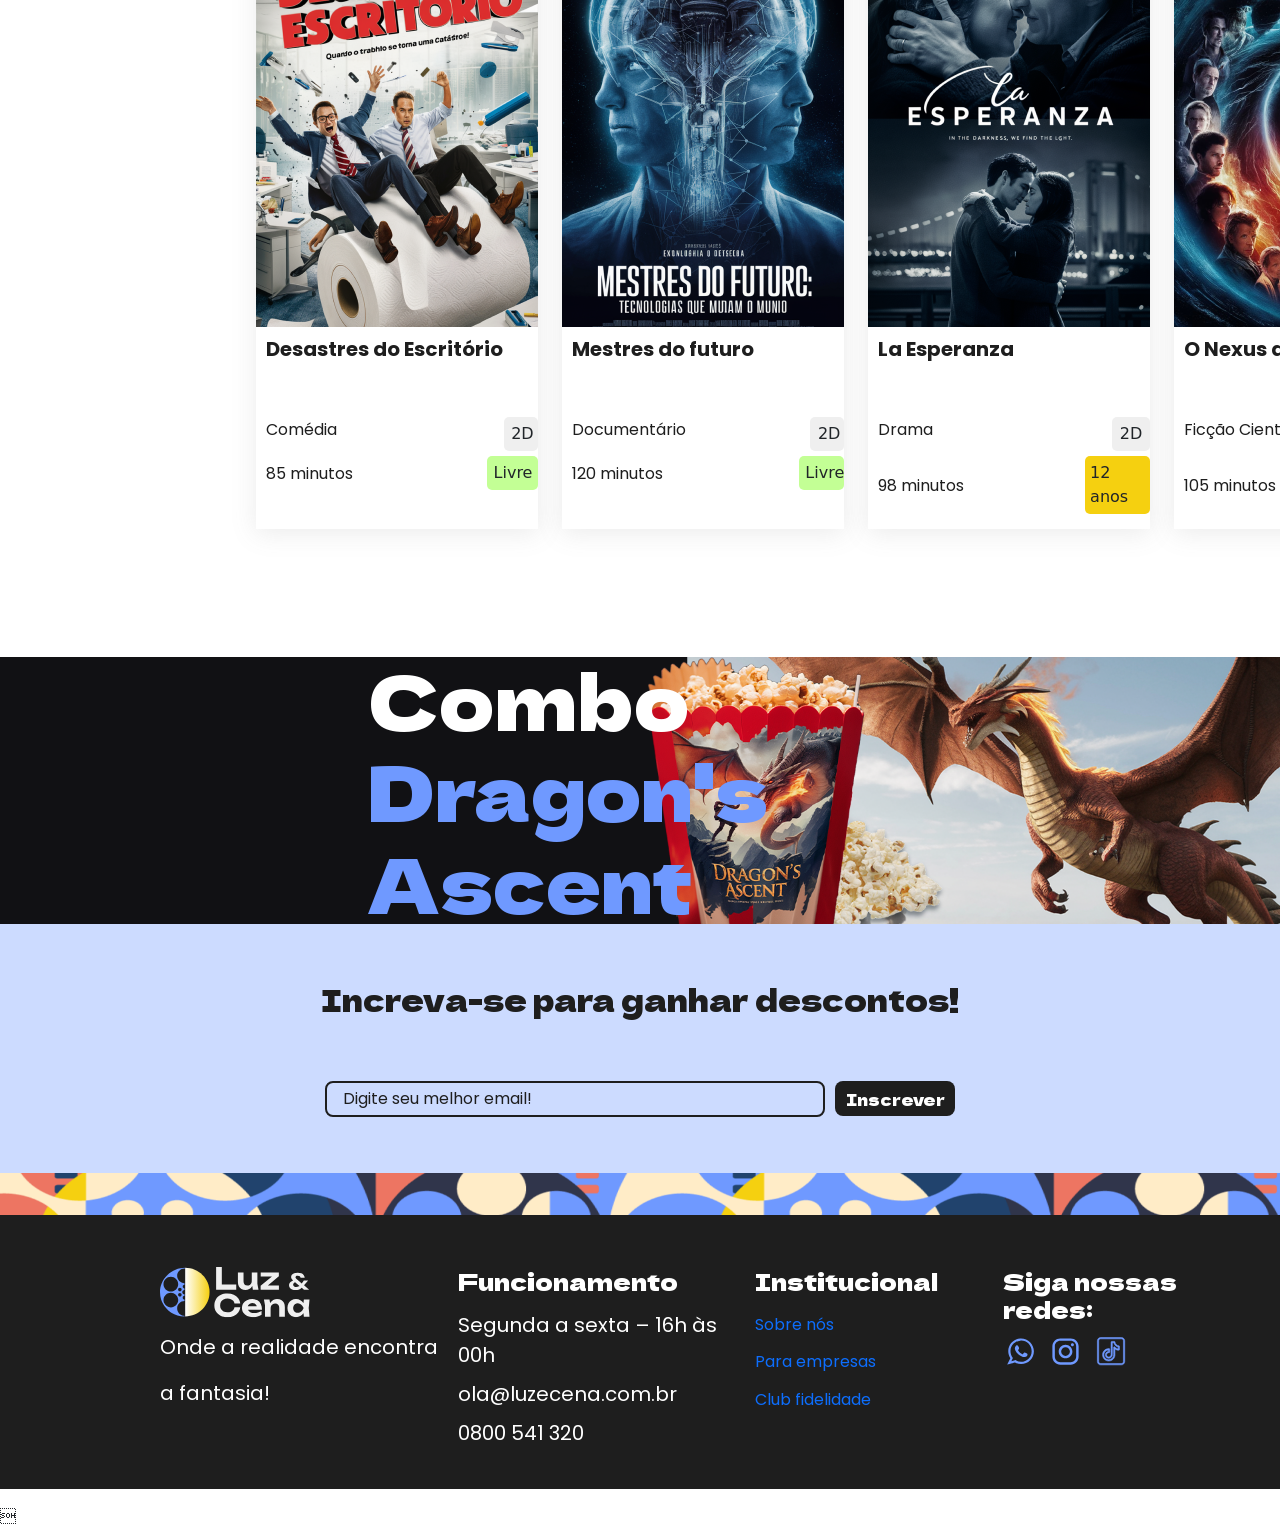
==== commit fc5b6ee5: "Refactor CSS styles for responsiveness and layout improvements; integrate Bootstrap for navigation a" ====
--- a/index.html
+++ b/index.html
@@ -4,32 +4,34 @@
   <meta charset="UTF-8">
   <meta name="viewport" content="width=device-width, initial-scale=1.0">
   <title>Luz & Cena</title>
+  <!-- Bootstrap CSS -->
+  <link href="https://cdn.jsdelivr.net/npm/bootstrap@5.3.0/dist/css/bootstrap.min.css" rel="stylesheet">
   <link rel="stylesheet" href="./css/styles.css">
 </head>
 
   <header class="cabecalho">
     <div class="cabecalho_inner">
-      <img src="./assets/Logo.svg" class="logo" alt="Logo Luz & Cena">
-
-            <button type="button" class="cabecalho_toggle" aria-label="Abrir menu" aria-expanded="false">
-        <span></span>
-        <span></span>
-        <span></span>
-      </button>
-<nav class="cabecalho_nav">
+    <button class="navbar-toggler" type="button" data-bs-toggle="collapse" data-bs-target="#navbarNav" aria-controls="navbarNav" aria-expanded="false" aria-label="Abrir menu">
+      <span class="navbar-toggler-icon"></span>
+    </button>
+    
+    <a href="./index.html"><img src="./assets/Logo.svg" class="logo" alt="Logo Luz & Cena"></a>
+
+    <div class="cabecalho_actions">
+        <img src="./assets/Carrinho.svg" class="icon" alt="Carrinho">
+        <img src="./assets/Perfil.svg" class="icon" alt="Perfil">
+    </div>
+
+    <nav class="cabecalho_nav" id="navbarNav">
         <a href="#" class="links">Eventos</a>
         <a href="#" class="links">Club fidelidade</a>
         <a href="#" class="links">Sobre nós</a>
-      </nav>
-
-      <div class="cabecalho_actions">
-        <form class="cabecalho_search">
-          <input type="search" class="cabecalho_search-input" placeholder="São José dos Campos">
-          <img src="./assets/location_on.svg" class="cabecalho_search-icon" alt="Localização">
-        </form>
-        <img src="./assets/Carrinho.svg" class="icon" alt="Carrinho">
-        <img src="./assets/Perfil.svg" class="icon" alt="Perfil">
-      </div>
+    </nav>
+
+    <form class="cabecalho_search">
+        <input type="search" class="cabecalho_search-input" placeholder="São José dos Campos">
+        <img src="./assets/location_on.svg" class="cabecalho_search-icon" alt="Localização">
+    </form>
     </div>
   </header>
 
@@ -225,6 +227,10 @@
 
   </footer>
 
+  <!-- Bootstrap JS -->
+  <script src="https://cdn.jsdelivr.net/npm/bootstrap@5.3.0/dist/js/bootstrap.bundle.min.js"></script>
   <script src="./modal.js"></script>
+</body>
+</html>
 
 </html>
--- a/css/styles.css
+++ b/css/styles.css
@@ -98,3 +98,20 @@
     font-size: 16px;
 }
 
+.btn-play {
+    background: rgba(0, 0, 0, 0.5);
+    border: none;
+    border-radius: 50%;
+    width: 80px;
+    height: 80px;
+    display: flex;
+    align-items: center;
+    justify-content: center;
+    cursor: pointer;
+    transition: background 0.3s ease;
+}
+
+.btn-play:hover {
+    background: rgba(0, 0, 0, 0.7);
+}
+
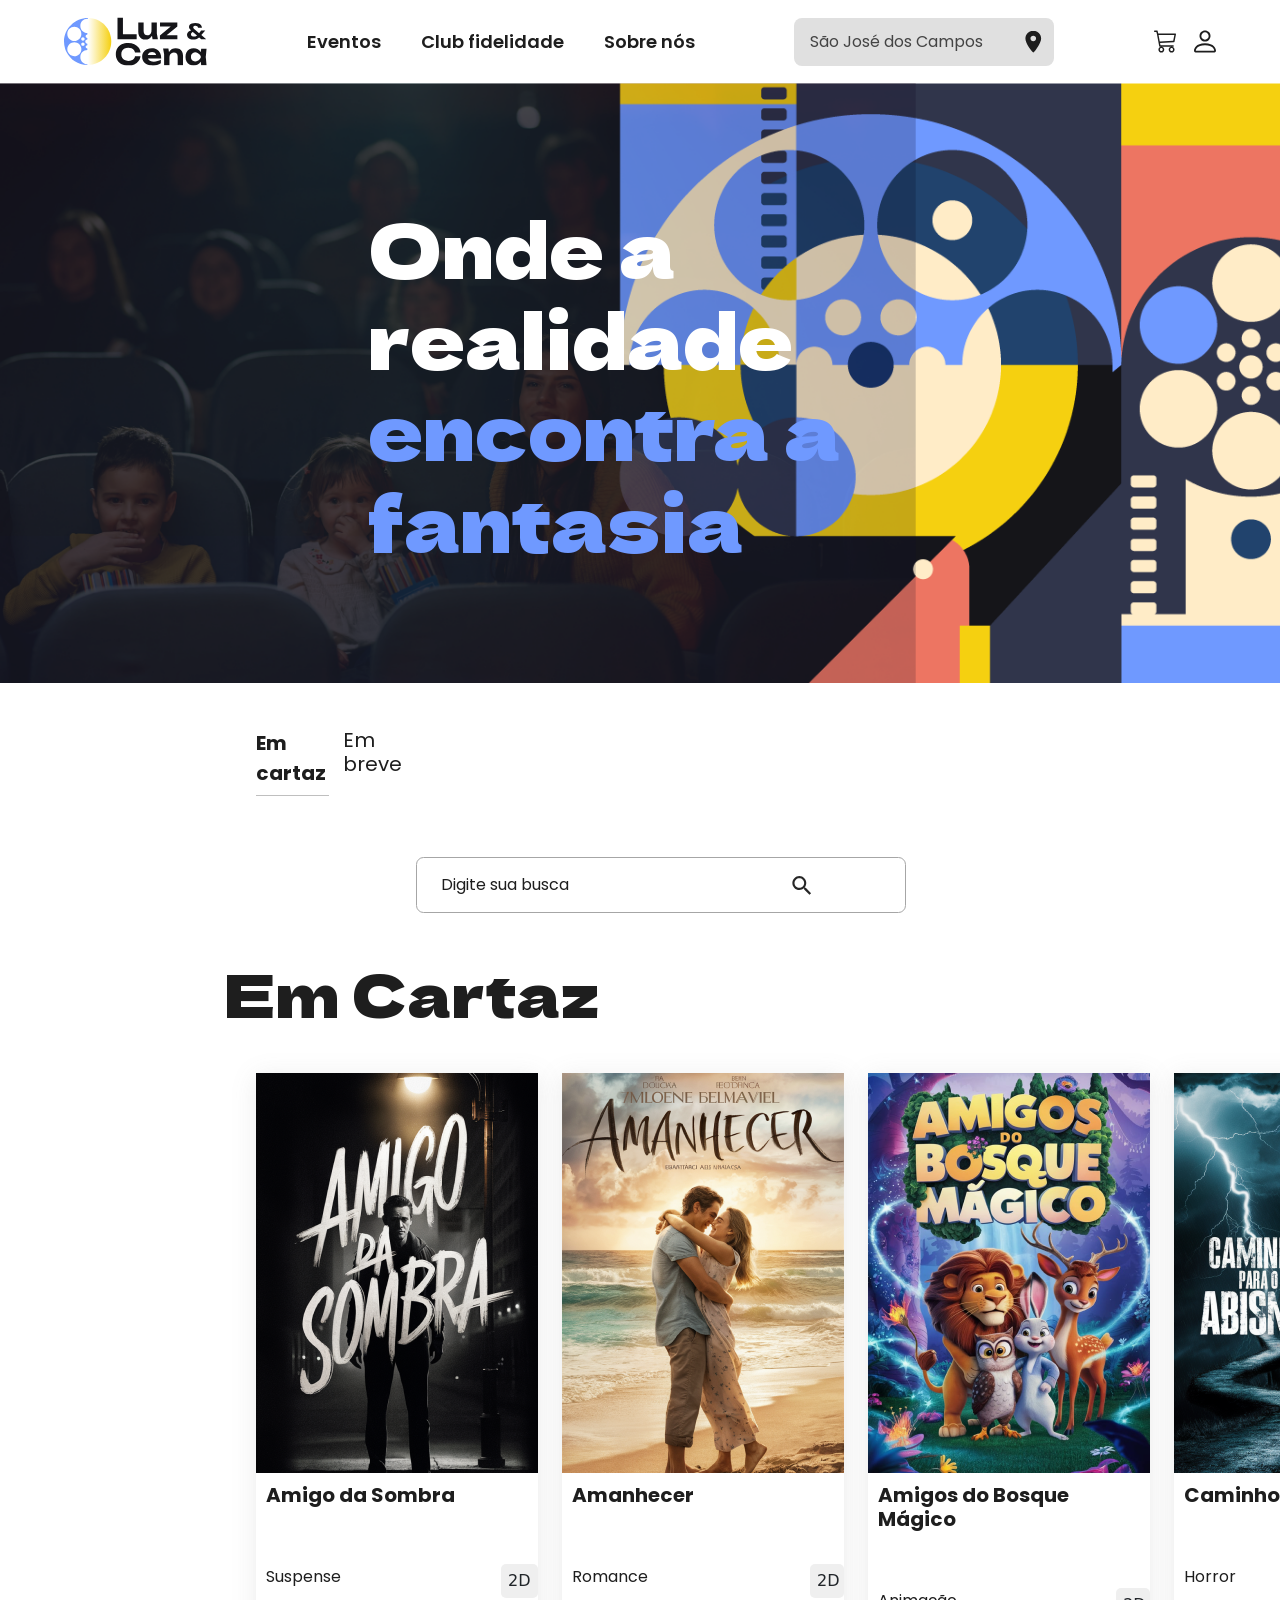
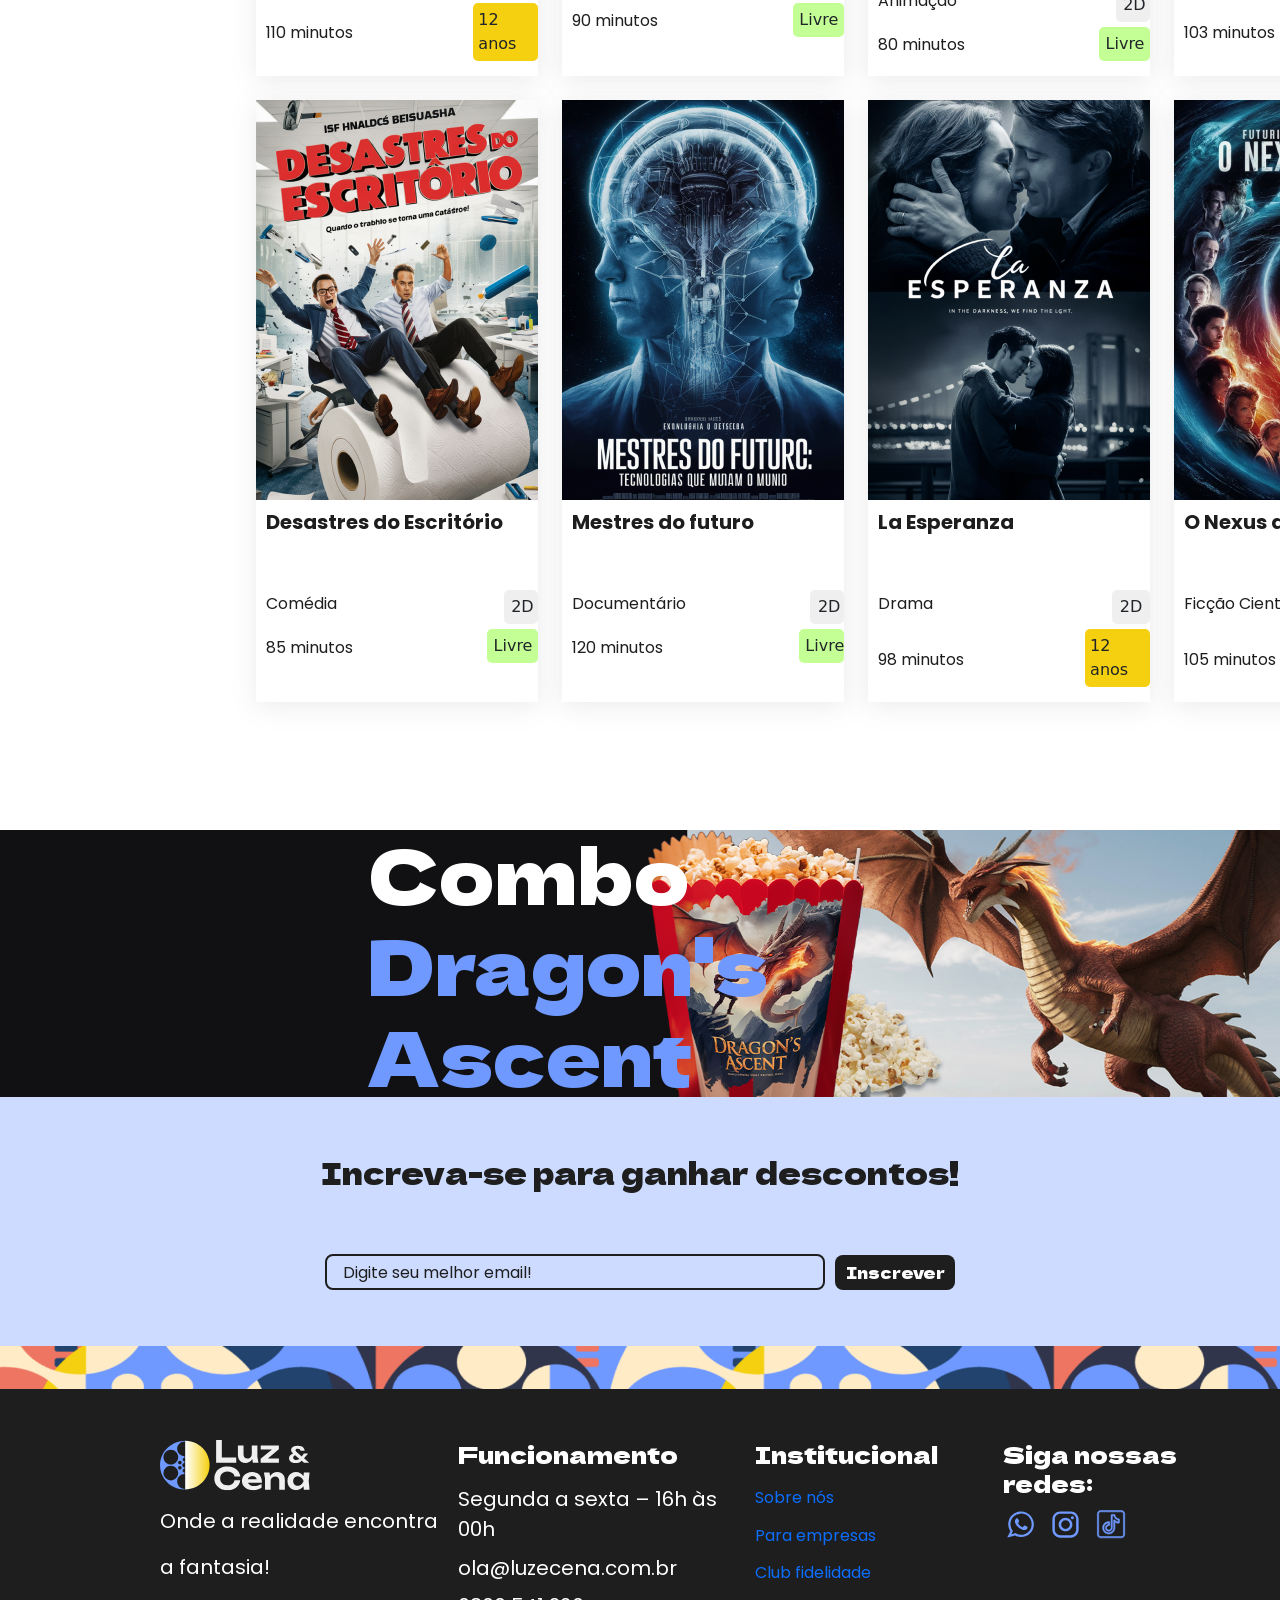
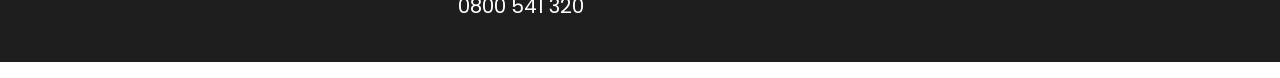
==== commit 87e9faff: "Refactor HTML structure and improve accessibility across multiple pages - Updated HTML doctype to lo" ====
--- a/index.html
+++ b/index.html
@@ -1,236 +1,299 @@
-<!DOCTYPE html>
+<!doctype html>
 <html lang="pt-BR">
-<head>
-  <meta charset="UTF-8">
-  <meta name="viewport" content="width=device-width, initial-scale=1.0">
-  <title>Luz & Cena</title>
-  <!-- Bootstrap CSS -->
-  <link href="https://cdn.jsdelivr.net/npm/bootstrap@5.3.0/dist/css/bootstrap.min.css" rel="stylesheet">
-  <link rel="stylesheet" href="./css/styles.css">
-</head>
-
-  <header class="cabecalho">
-    <div class="cabecalho_inner">
-    <button class="navbar-toggler" type="button" data-bs-toggle="collapse" data-bs-target="#navbarNav" aria-controls="navbarNav" aria-expanded="false" aria-label="Abrir menu">
-      <span class="navbar-toggler-icon"></span>
-    </button>
-    
-    <a href="./index.html"><img src="./assets/Logo.svg" class="logo" alt="Logo Luz & Cena"></a>
-
-    <div class="cabecalho_actions">
-        <img src="./assets/Carrinho.svg" class="icon" alt="Carrinho">
-        <img src="./assets/Perfil.svg" class="icon" alt="Perfil">
-    </div>
-
-    <nav class="cabecalho_nav" id="navbarNav">
-        <a href="#" class="links">Eventos</a>
-        <a href="#" class="links">Club fidelidade</a>
-        <a href="#" class="links">Sobre nós</a>
-    </nav>
-
-    <form class="cabecalho_search">
-        <input type="search" class="cabecalho_search-input" placeholder="São José dos Campos">
-        <img src="./assets/location_on.svg" class="cabecalho_search-icon" alt="Localização">
-    </form>
-    </div>
-  </header>
-
+  <head>
+    <meta charset="UTF-8" />
+    <meta name="viewport" content="width=device-width, initial-scale=1.0" />
+    <title>Luz & Cena</title>
+  
+    <link
+      href="https://cdn.jsdelivr.net/npm/bootstrap@5.3.0/dist/css/bootstrap.min.css"
+      rel="stylesheet"
+    />
+    <link rel="stylesheet" href="./css/styles.css" />
+  </head>
+  <body>
+    <header class="cabecalho">
+      <div class="cabecalho_inner">
+        <button
+          class="navbar-toggler"
+          type="button"
+          data-bs-toggle="collapse"
+          data-bs-target="#navbarNav"
+          aria-controls="navbarNav"
+          aria-expanded="false"
+          aria-label="Abrir menu"
+        >
+          <span class="navbar-toggler-icon"></span>
+        </button>
+
+        <a href="./index.html"
+          ><img src="./assets/Logo.svg" class="logo" alt="Logo Luz & Cena"
+        /></a>
+
+        <div class="cabecalho_actions">
+          <img src="./assets/Carrinho.svg" class="icon" alt="Carrinho" />
+          <img src="./assets/Perfil.svg" class="icon" alt="Perfil" />
+        </div>
+
+        <nav class="cabecalho_nav" id="navbarNav">
+          <a href="#" class="links">Eventos</a>
+          <a href="#" class="links">Club fidelidade</a>
+          <a href="#" class="links">Sobre nós</a>
+        </nav>
+
+        <form class="cabecalho_search">
+          <input
+            type="search"
+            class="cabecalho_search-input"
+            placeholder="São José dos Campos"
+          />
+          <img
+            src="./assets/location_on.svg"
+            class="cabecalho_search-icon"
+            alt="Localização"
+          />
+        </form>
+      </div>
+    </header>
 
     <section class="banner">
-<img
-        class="banner-imagem"
-        src="./assets/Banner.png"
-        alt="Banner"/>
+      <img class="banner-imagem" src="./assets/Banner.png" alt="Banner" />
 
       <div class="banner-container">
         <h2 class="banner-container-titulo">
-          Onde a <br>realidade <span>encontra a<br> fantasia</span>
+          Onde a <br />realidade
+          <span
+            >encontra a<br />
+            fantasia</span
+          >
         </h2>
       </div>
     </section>
 
     <section class="categorias">
       <ul class="ul_local">
-      <li>
-      <a href="index.html" class="local">Em cartaz</a>
-      <hr class="linha">
-      </li>
-      <li>
-      <h4 class="local_breve">Em breve</h4>
-      </li>
+        <li>
+          <a href="index.html" class="local">Em cartaz</a>
+          <hr class="linha" />
+        </li>
+        <li>
+          <h4 class="local_breve">Em breve</h4>
+        </li>
       </ul>
 
-
       <form class="form_cat">
-        <input type="search" placeholder="Digite sua busca" class="input_cat">
-        <img src="./assets/search.svg" class="cat_img">
+        <input type="search" placeholder="Digite sua busca" class="input_cat" />
+        <img src="./assets/search.svg" class="cat_img" />
       </form>
 
-
-
       <h2 class="titulo_cat">Em Cartaz</h2>
 
-
-
       <ul class="ul_filmes">
-
-        <li class="li_filmes">
-        <a href="amigodasombra.html">
-          <img src="./assets/poster/amigoDaSombra.png" class="img_filme" alt="Amigo da Sombra">
-          <h3 class="titulo_filme">Amigo da Sombra</h3>
-        </a>
-        <div class="container_cat">
-          <h4 class="genero">Suspense</h4>
-          <aside class="dimencao">2D</aside>
-          <h4 class="duracao">110 minutos</h4>
-          <aside class="classificacao_12">12 anos</aside>
-        </div>
-
+        <li class="li_filmes">
+          <a href="amigodasombra.html">
+            <img
+              src="./assets/poster/amigoDaSombra.png"
+              class="img_filme"
+              alt="Amigo da Sombra"
+            />
+            <h3 class="titulo_filme">Amigo da Sombra</h3>
+          </a>
+          <div class="container_cat">
+            <h4 class="genero">Suspense</h4>
+            <aside class="dimencao">2D</aside>
+            <h4 class="duracao">110 minutos</h4>
+            <aside class="classificacao_12">12 anos</aside>
+          </div>
         </li>
 
         <li class="li_filmes">
           <a href="amanhecer.html">
-          <img src="./assets/poster/amanhecer.png" class="img_filme" alt="Amanhecer">
-          <h3 class="titulo_filme">Amanhecer</h3>
-          </a>
-        <div class="container_cat">
-          <h4 class="genero">Romance</h4>
-          <aside class="dimencao">2D</aside>
-          <h4 class="duracao">90 minutos</h4>
-          <aside class="classificacao_livre">Livre</aside>
-        </div>
+            <img
+              src="./assets/poster/amanhecer.png"
+              class="img_filme"
+              alt="Amanhecer"
+            />
+            <h3 class="titulo_filme">Amanhecer</h3>
+          </a>
+          <div class="container_cat">
+            <h4 class="genero">Romance</h4>
+            <aside class="dimencao">2D</aside>
+            <h4 class="duracao">90 minutos</h4>
+            <aside class="classificacao_livre">Livre</aside>
+          </div>
         </li>
 
         <li class="li_filmes">
           <a href="amigosdobosque.html">
-          <img src="./assets/poster/amigosDoBosque.png" class="img_filme" alt="Amigos do Bosque">
-          <h3 class="titulo_filme">Amigos do Bosque Mágico</h3>
-          </a>
-        <div class="container_cat">
-          <h4 class="genero">Animação</h4>
-          <aside class="dimencao">2D</aside>
-          <h4 class="duracao">80 minutos</h4>
-          <aside class="classificacao_livre">Livre</aside>
-        </div>
+            <img
+              src="./assets/poster/amigosDoBosque.png"
+              class="img_filme"
+              alt="Amigos do Bosque"
+            />
+            <h3 class="titulo_filme">Amigos do Bosque Mágico</h3>
+          </a>
+          <div class="container_cat">
+            <h4 class="genero">Animação</h4>
+            <aside class="dimencao">2D</aside>
+            <h4 class="duracao">80 minutos</h4>
+            <aside class="classificacao_livre">Livre</aside>
+          </div>
         </li>
 
         <li class="li_filmes">
           <a href="caminhoparaoabismo.html">
-          <img src="./assets/poster/caminhoParaOAbismo.png" class="img_filme" alt="Caminho para o Abismo">
-          <h3 class="titulo_filme">Caminho para o Abismo</h3>
-          </a>
-        <div class="container_cat">
-          <h4 class="genero">Horror</h4>
-          <aside class="dimencao">2D</aside>
-          <h4 class="duracao">103 minutos</h4>
-          <aside class="classificacao_14">14 anos</aside>
-        </div>
+            <img
+              src="./assets/poster/caminhoParaOAbismo.png"
+              class="img_filme"
+              alt="Caminho para o Abismo"
+            />
+            <h3 class="titulo_filme">Caminho para o Abismo</h3>
+          </a>
+          <div class="container_cat">
+            <h4 class="genero">Horror</h4>
+            <aside class="dimencao">2D</aside>
+            <h4 class="duracao">103 minutos</h4>
+            <aside class="classificacao_14">14 anos</aside>
+          </div>
         </li>
 
         <li class="li_filmes">
           <a href="desastresdoescritorio.html">
-          <img src="./assets/poster/desastresDoEscritorio.png" class="img_filme" alt="Desastres do Escritório">
-          <h3 class="titulo_filme">Desastres do Escritório</h3>
-          </a>
-        <div class="container_cat">
-          <h4 class="genero">Comédia</h4>
-          <aside class="dimencao">2D</aside>
-          <h4 class="duracao">85 minutos</h4>
-          <aside class="classificacao_livre">Livre</aside>
-        </div>
+            <img
+              src="./assets/poster/desastresDoEscritorio.png"
+              class="img_filme"
+              alt="Desastres do Escritório"
+            />
+            <h3 class="titulo_filme">Desastres do Escritório</h3>
+          </a>
+          <div class="container_cat">
+            <h4 class="genero">Comédia</h4>
+            <aside class="dimencao">2D</aside>
+            <h4 class="duracao">85 minutos</h4>
+            <aside class="classificacao_livre">Livre</aside>
+          </div>
         </li>
 
         <li class="li_filmes">
           <a href="mestresdofuturo.html">
-          <img src="./assets/poster/mestresDoFuturo.png" class="img_filme" alt="Mestres do Futuro">
-          <h3 class="titulo_filme">Mestres do futuro</h3>
-          </a>
-        <div class="container_cat">
-          <h4 class="genero">Documentário</h4>
-          <aside class="dimencao_gamb">2D</aside>
-          <h4 class="duracao">120 minutos</h4>
-          <aside class="classificacao_livre">Livre</aside>
-        </div>
+            <img
+              src="./assets/poster/mestresDoFuturo.png"
+              class="img_filme"
+              alt="Mestres do Futuro"
+            />
+            <h3 class="titulo_filme">Mestres do futuro</h3>
+          </a>
+          <div class="container_cat">
+            <h4 class="genero">Documentário</h4>
+            <aside class="dimencao_gamb">2D</aside>
+            <h4 class="duracao">120 minutos</h4>
+            <aside class="classificacao_livre">Livre</aside>
+          </div>
         </li>
 
         <li class="li_filmes">
           <a href="laesperanza.html">
-          <img src="./assets/poster/laEsperanza.png" class="img_filme" alt="La Esperanza">
-          <h3 class="titulo_filme">La Esperanza</h3>
-          </a>
-        <div class="container_cat">
-          <h4 class="genero">Drama</h4>
-          <aside class="dimencao">2D</aside>
-          <h4 class="duracao">98 minutos</h4>
-          <aside class="classificacao_12">12 anos</aside>
-        </div>
-        </li>
-
-         <li class="li_filmes">
+            <img
+              src="./assets/poster/laEsperanza.png"
+              class="img_filme"
+              alt="La Esperanza"
+            />
+            <h3 class="titulo_filme">La Esperanza</h3>
+          </a>
+          <div class="container_cat">
+            <h4 class="genero">Drama</h4>
+            <aside class="dimencao">2D</aside>
+            <h4 class="duracao">98 minutos</h4>
+            <aside class="classificacao_12">12 anos</aside>
+          </div>
+        </li>
+
+        <li class="li_filmes">
           <a href="onexus.html">
-            <img src="./assets/poster/oNexusDoTempo.png" class="img_filme" alt="O Nexus do Tempo">
+            <img
+              src="./assets/poster/oNexusDoTempo.png"
+              class="img_filme"
+              alt="O Nexus do Tempo"
+            />
             <h3 class="titulo_filme">O Nexus do Tempo</h3>
           </a>
-        <div class="container_cat">
-          <h4 class="genero">Ficção Científica</h4>
-          <aside class="dimencao_3d">3D</aside>
-          <h4 class="duracao">105 minutos</h4>
-          <aside class="classificacao_10">10 anos</aside>
-        </div>
+          <div class="container_cat">
+            <h4 class="genero">Ficção Científica</h4>
+            <aside class="dimencao_3d">3D</aside>
+            <h4 class="duracao">105 minutos</h4>
+            <aside class="classificacao_10">10 anos</aside>
+          </div>
         </li>
       </ul>
     </section>
 
     <section class="combo">
-      <img src ="assets/Banner-Pipoca.png" class="combo-img" alt="Combo">
+      <img src="assets/Banner-Pipoca.png" class="combo-img" alt="Combo" />
       <div class="combo-container">
-        <h2 class="combo-container-titulo">Combo <span>Dragon's <br>Ascent</span></h2>
+        <h2 class="combo-container-titulo">
+          Combo <span>Dragon's <br />Ascent</span>
+        </h2>
       </div>
     </section>
 
-<section class="newsletter">
-  <h2 class="newsletter-titulo">Increva-se para ganhar descontos!</h2>
-  <form class="newsletter-form">
-    <input type="email" placeholder="Digite seu melhor email!" class="newsletter-input">
-    <button type="submit" class="newsletter-button">Inscrever</button>
-  </form>
-</section>
-<div class="trequinho">
-<img src="./assets/tarjeta.png" alt="Tarjeta">
-</div>
-  <footer class="footer">
-
-    <ul class="ul_footer">
-      <li class="footer__list">
-                <img src="./assets/Logo-white.svg" alt="Logo" class="logo_footer">
-                <p class="logo_texto">Onde a realidade encontra </p><p class="logo_texto">a fantasia!</p>
-            </li>
-      <li class="footer__list">
-                <h3 class="footer__list-titulo">Funcionamento</h3>
-                <p class="footer__list-texto">Segunda a sexta – 16h às 00h</p>
-                <p class="footer__list-texto">ola@luzecena.com.br</p>
-                <p class="footer__list-texto">0800 541 320</p>
-            </li>
-      <li class="footer__list">
-                <h3 class="footer__list-titulo">Institucional</h3>
-                <p class="footer__list-texto"><a href="#">Sobre nós</a></p>
-                <p class="footer__list-texto"><a href="#">Para empresas</a></p>
-                <p class="footer__list-texto"><a href="#">Club fidelidade</a></p>
-            </li>
-      <li class="footer__list">
-                <h3 class="footer__list-titulo">Siga nossas redes:</h3>
-                <a href="#"><img src="./assets/Whatsapp.svg" alt="WhatsApp" class="footer__list-icone"></a>
-                <a href="#"><img src="./assets/Instagram.svg" alt="Instagram" class="footer__list-icone"></a>
-                <a href="#"><img src="./assets/Tiktok.svg" alt="TikTok" class="footer__list-icone"></a>
-            </li>
-          </ul>
-
-  </footer>
-
-  <!-- Bootstrap JS -->
-  <script src="https://cdn.jsdelivr.net/npm/bootstrap@5.3.0/dist/js/bootstrap.bundle.min.js"></script>
-  <script src="./modal.js"></script>
-</body>
+    <section class="newsletter">
+      <h2 class="newsletter-titulo">Increva-se para ganhar descontos!</h2>
+      <form class="newsletter-form">
+        <input
+          type="email"
+          placeholder="Digite seu melhor email!"
+          class="newsletter-input"
+        />
+        <button type="submit" class="newsletter-button">Inscrever</button>
+      </form>
+    </section>
+    <div class="trequinho">
+      <img src="./assets/tarjeta.png" alt="Tarjeta" />
+    </div>
+    <footer class="footer">
+      <ul class="ul_footer">
+        <li class="footer__list">
+          <img src="./assets/Logo-white.svg" alt="Logo" class="logo_footer" />
+          <p class="logo_texto">Onde a realidade encontra</p>
+          <p class="logo_texto">a fantasia!</p>
+        </li>
+        <li class="footer__list">
+          <h3 class="footer__list-titulo">Funcionamento</h3>
+          <p class="footer__list-texto">Segunda a sexta – 16h às 00h</p>
+          <p class="footer__list-texto">ola@luzecena.com.br</p>
+          <p class="footer__list-texto">0800 541 320</p>
+        </li>
+        <li class="footer__list">
+          <h3 class="footer__list-titulo">Institucional</h3>
+          <p class="footer__list-texto"><a href="#">Sobre nós</a></p>
+          <p class="footer__list-texto"><a href="#">Para empresas</a></p>
+          <p class="footer__list-texto"><a href="#">Club fidelidade</a></p>
+        </li>
+        <li class="footer__list">
+          <h3 class="footer__list-titulo">Siga nossas redes:</h3>
+          <a href="#"
+            ><img
+              src="./assets/Whatsapp.svg"
+              alt="WhatsApp"
+              class="footer__list-icone"
+          /></a>
+          <a href="#"
+            ><img
+              src="./assets/Instagram.svg"
+              alt="Instagram"
+              class="footer__list-icone"
+          /></a>
+          <a href="#"
+            ><img
+              src="./assets/Tiktok.svg"
+              alt="TikTok"
+              class="footer__list-icone"
+          /></a>
+        </li>
+      </ul>
+    </footer>
+
+    <script src="https://cdn.jsdelivr.net/npm/bootstrap@5.3.0/dist/js/bootstrap.bundle.min.js"></script>
+    <script src="./modal.js"></script>
+  </body>
 </html>
-
-</html>
--- a/css/styles.css
+++ b/css/styles.css
@@ -1,6 +1,3 @@
-
-
-
 /**
  * 
  * Precisamos padronizar os espaçamentos: https://nordhealth.design/tokens/#space
@@ -19,8 +16,8 @@
  *
  */
 
-@import url('https://fonts.googleapis.com/css2?family=Dela+Gothic+One&display=swap');
-@import url('https://fonts.googleapis.com/css2?family=Dela+Gothic+One&family=Poppins:ital,wght@0,100;0,200;0,300;0,400;0,500;0,600;0,700;0,800;0,900;1,100;1,200;1,300;1,400;1,500;1,600;1,700;1,800;1,900&display=swap');
+@import url("https://fonts.googleapis.com/css2?family=Dela+Gothic+One&display=swap");
+@import url("https://fonts.googleapis.com/css2?family=Dela+Gothic+One&family=Poppins:ital,wght@0,100;0,200;0,300;0,400;0,500;0,600;0,700;0,800;0,900;1,100;1,200;1,300;1,400;1,500;1,600;1,700;1,800;1,900&display=swap");
 
 @import url(filmes.css);
 @import url(cabecalho.css);
@@ -33,85 +30,81 @@
 @import url(responsive/tablet.css);
 @import url(responsive/mobile.css);
 :root {
-    --cor-texto: #1e1e1e;
-    --cor-texto-hover: #252530;
-    --cor-texto-claro: #ffffff;
-    --cor-texto-destaque: #6F99FF;
-    --cor-faixa-etaria: #F5D010;
-    --cor-faixa-etaria-livre: #C3FF95;
+  --cor-texto: #1e1e1e;
+  --cor-texto-hover: #252530;
+  --cor-texto-claro: #ffffff;
+  --cor-texto-destaque: #6f99ff;
+  --cor-faixa-etaria: #f5d010;
+  --cor-faixa-etaria-livre: #c3ff95;
 
-    --cor-de-fundo-faixa-etaria: #EFEFEF;
-    --cor-de-fundo-input: #EFEFEF;
-    --cor-de-fundo: #ffffff;
-    --cor-de-fundo-newsletter: #CCDBFF;
-    --cor-de-fundo-footer: #1E1E1E;
-    --cor-de-fundo-combo: #111114;
+  --cor-de-fundo-faixa-etaria: #efefef;
+  --cor-de-fundo-input: #efefef;
+  --cor-de-fundo: #ffffff;
+  --cor-de-fundo-newsletter: #ccdbff;
+  --cor-de-fundo-footer: #1e1e1e;
+  --cor-de-fundo-combo: #111114;
 
-    --border-color: #A6A6A6;
-    --box-shadow-card: 0px 4px 24px 0px #7B7B7B26;
+  --border-color: #a6a6a6;
+  --box-shadow-card: 0px 4px 24px 0px #7b7b7b26;
 
-    --fonte-texto: 'Poppins', sans-serif;
-    --fonte-titulo: 'Dela Gothic One', sans-serif;
+  --fonte-texto: "Poppins", sans-serif;
+  --fonte-titulo: "Dela Gothic One", sans-serif;
 
-    --gap-xs: 0.5rem;
-    --gap-s: 1rem;
-    --gap-m: 1.5rem;
-    --gap-l: 2rem;
-    --gap-xl: 3.5rem;
+  --gap-xs: 0.5rem;
+  --gap-s: 1rem;
+  --gap-m: 1.5rem;
+  --gap-l: 2rem;
+  --gap-xl: 3.5rem;
 
-    --padding-xs: 0.5rem;
-    --padding-s: 1rem;
-    --padding-m: 1.5rem;
-    --padding-l: 2rem;
-    --padding-xl: 3.5rem;
-    --padding-xxl: 5rem;
+  --padding-xs: 0.5rem;
+  --padding-s: 1rem;
+  --padding-m: 1.5rem;
+  --padding-l: 2rem;
+  --padding-xl: 3.5rem;
+  --padding-xxl: 5rem;
 
-    --font-size-xs: 0.75rem;
-    --font-size-s: 1rem;
-    --font-size-m: 1.25rem;
-    --font-size-l: 1.5rem;
-    --font-size-xl: 3rem;
-    --font-size-xxl: 4.75rem;
+  --font-size-xs: 0.75rem;
+  --font-size-s: 1rem;
+  --font-size-m: 1.25rem;
+  --font-size-l: 1.5rem;
+  --font-size-xl: 3rem;
+  --font-size-xxl: 4.75rem;
 
-    --max-width-block: 75rem;
+  --max-width-block: 75rem;
 
-    
-        --margin-xs: 0.5rem;
-        --margin-s: 1rem;
-        --margin-m: 1.5rem;
-        --margin-l: 2rem;
+  --margin-xs: 0.5rem;
+  --margin-s: 1rem;
+  --margin-m: 1.5rem;
+  --margin-l: 2rem;
 
-        --line-height-xs: 1.2rem;
-        --line-height-s: 1.5rem;
-        --line-height-m: 1.75rem;
-        --line-height-l: 2rem;
-        --line-height-xl: 2.5rem;
-        --line-height-xxl: 5.7rem;
-    
-
+  --line-height-xs: 1.2rem;
+  --line-height-s: 1.5rem;
+  --line-height-m: 1.75rem;
+  --line-height-l: 2rem;
+  --line-height-xl: 2.5rem;
+  --line-height-xxl: 5.7rem;
 }
 
 * {
-    margin: 0;
-    padding: 0;
-    box-sizing: border-box;
-    font-size: 16px;
+  margin: 0;
+  padding: 0;
+  box-sizing: border-box;
+  font-size: 16px;
 }
 
 .btn-play {
-    background: rgba(0, 0, 0, 0.5);
-    border: none;
-    border-radius: 50%;
-    width: 80px;
-    height: 80px;
-    display: flex;
-    align-items: center;
-    justify-content: center;
-    cursor: pointer;
-    transition: background 0.3s ease;
+  background: rgba(0, 0, 0, 0.5);
+  border: none;
+  border-radius: 50%;
+  width: 80px;
+  height: 80px;
+  display: flex;
+  align-items: center;
+  justify-content: center;
+  cursor: pointer;
+  transition: background 0.3s ease;
 }
 
 .btn-play:hover {
-    background: rgba(0, 0, 0, 0.7);
+  background: rgba(0, 0, 0, 0.7);
 }
-
